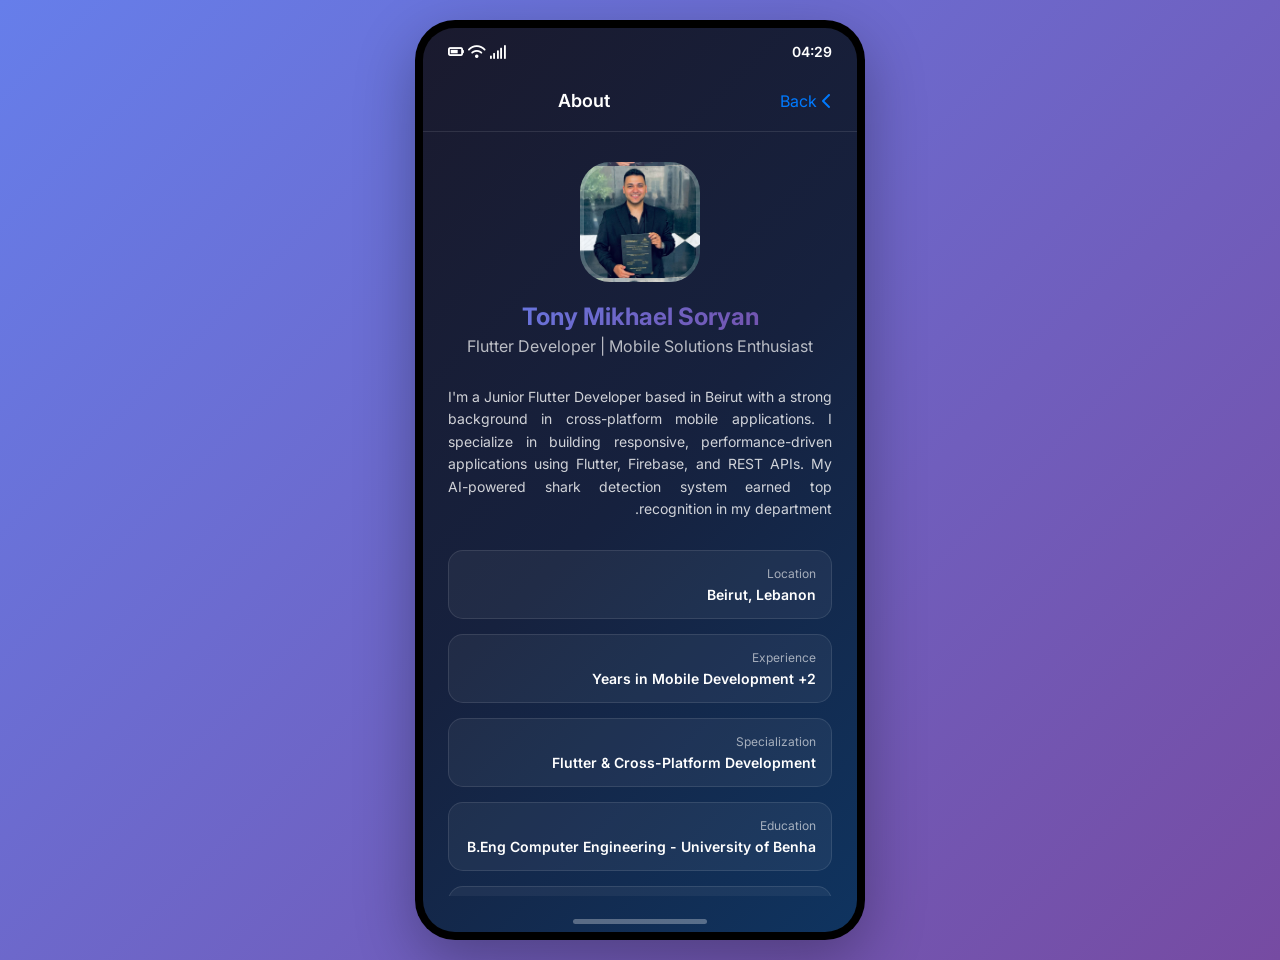
==== about.html @ 15ed48eb "mobile design" ====
<!DOCTYPE html>
<html lang="ar" dir="rtl">
<head>
  <meta charset="UTF-8">
  <meta name="viewport" content="width=device-width, initial-scale=1.0">
  <title>About - Tony Mikhael Soryan</title>
  <link href="https://fonts.googleapis.com/css2?family=Inter:wght@300;400;500;600;700;800&display=swap" rel="stylesheet">
  <link rel="stylesheet" href="https://cdnjs.cloudflare.com/ajax/libs/font-awesome/6.0.0/css/all.min.css">
  <style>
    * {
      margin: 0;
      padding: 0;
      box-sizing: border-box;
    }

    body {
      font-family: 'Inter', sans-serif;
      background: linear-gradient(135deg, #667eea 0%, #764ba2 100%);
      min-height: 100vh;
      display: flex;
      align-items: center;
      justify-content: center;
      padding: 20px;
    }

    .iphone-container {
      position: relative;
      width: 375px;
      height: 812px;
      background: #000;
      border-radius: 40px;
      padding: 8px;
      box-shadow: 0 20px 60px rgba(0, 0, 0, 0.3);
    }

    .iphone-screen {
      width: 100%;
      height: 100%;
      background: linear-gradient(135deg, #1a1a2e 0%, #16213e 50%, #0f3460 100%);
      border-radius: 32px;
      position: relative;
      overflow: hidden;
    }

    .status-bar {
      display: flex;
      justify-content: space-between;
      align-items: center;
      padding: 15px 25px 10px;
      color: white;
      font-size: 14px;
      font-weight: 600;
    }

    .header {
      display: flex;
      align-items: center;
      padding: 20px 25px;
      border-bottom: 1px solid rgba(255, 255, 255, 0.1);
    }

    .back-btn {
      color: #007AFF;
      font-size: 16px;
      text-decoration: none;
      display: flex;
      align-items: center;
      gap: 5px;
    }

    .page-title {
      color: white;
      font-size: 18px;
      font-weight: 600;
      flex: 1;
      text-align: center;
      margin-right: 60px;
    }

    .content {
      padding: 30px 25px;
      height: calc(100% - 140px);
      overflow-y: auto;
      color: white;
    }

    .profile-header {
      text-align: center;
      margin-bottom: 30px;
    }

    .profile-image {
      width: 120px;
      height: 120px;
      border-radius: 30px;
      background: url('assets/tony.jpg') center/cover;
      margin: 0 auto 20px;
      border: 4px solid rgba(255, 255, 255, 0.2);
    }

    .name {
      font-size: 24px;
      font-weight: 700;
      margin-bottom: 5px;
      background: linear-gradient(135deg, #667eea 0%, #764ba2 100%);
      -webkit-background-clip: text;
      -webkit-text-fill-color: transparent;
      background-clip: text;
    }

    .title {
      font-size: 16px;
      color: rgba(255, 255, 255, 0.7);
      margin-bottom: 20px;
    }

    .description {
      font-size: 14px;
      line-height: 1.6;
      color: rgba(255, 255, 255, 0.8);
      margin-bottom: 30px;
      text-align: justify;
    }

    .info-grid {
      display: grid;
      gap: 15px;
    }

    .info-item {
      background: rgba(255, 255, 255, 0.05);
      border-radius: 15px;
      padding: 15px;
      border: 1px solid rgba(255, 255, 255, 0.1);
    }

    .info-label {
      font-size: 12px;
      color: rgba(255, 255, 255, 0.6);
      margin-bottom: 5px;
    }

    .info-value {
      font-size: 14px;
      font-weight: 600;
      color: white;
    }

    .home-indicator {
      position: absolute;
      bottom: 8px;
      left: 50%;
      transform: translateX(-50%);
      width: 134px;
      height: 5px;
      background: rgba(255, 255, 255, 0.3);
      border-radius: 3px;
    }

    .social-links {
      display: flex;
      justify-content: center;
      gap: 20px;
      margin-top: 20px;
    }

    .social-link {
      width: 40px;
      height: 40px;
      border-radius: 10px;
      display: flex;
      align-items: center;
      justify-content: center;
      color: white;
      font-size: 18px;
      text-decoration: none;
      transition: transform 0.3s ease;
    }

    .social-link:hover {
      transform: scale(1.1);
    }

    .linkedin { background: linear-gradient(135deg, #0077B5 0%, #005885 100%); }
    .github { background: linear-gradient(135deg, #333 0%, #000 100%); }
    .email { background: linear-gradient(135deg, #EA4335 0%, #D33B2C 100%); }

    /* Responsive Design */
    @media (min-width: 768px) {
      .iphone-container {
        width: 400px;
        height: 860px;
      }
    }

    @media (min-width: 1024px) {
      .iphone-container {
        width: 450px;
        height: 920px;
      }
    }

    /* Custom scrollbar */
    .content::-webkit-scrollbar {
      width: 4px;
    }

    .content::-webkit-scrollbar-track {
      background: rgba(255, 255, 255, 0.1);
      border-radius: 2px;
    }

    .content::-webkit-scrollbar-thumb {
      background: rgba(255, 255, 255, 0.3);
      border-radius: 2px;
    }
  </style>
</head>
<body>
  <div class="iphone-container">
    <div class="iphone-screen">
      <!-- Status Bar -->
      <div class="status-bar">
        <div class="time">9:41</div>
        <div class="battery-wifi">
          <i class="fas fa-signal"></i>
          <i class="fas fa-wifi"></i>
          <i class="fas fa-battery-three-quarters"></i>
        </div>
      </div>

      <!-- Header -->
      <div class="header">
        <a href="home.html" class="back-btn">
          <i class="fas fa-chevron-left"></i>
          Back
        </a>
        <div class="page-title">About</div>
      </div>

      <!-- Content -->
      <div class="content">
        <div class="profile-header">
          <div class="profile-image"></div>
          <div class="name">Tony Mikhael Soryan</div>
          <div class="title">Flutter Developer | Mobile Solutions Enthusiast</div>
        </div>

        <div class="description">
          I'm a Junior Flutter Developer based in Beirut with a strong background in cross-platform mobile applications. I specialize in building responsive, performance-driven applications using Flutter, Firebase, and REST APIs. My AI-powered shark detection system earned top recognition in my department.
        </div>

        <div class="info-grid">
          <div class="info-item">
            <div class="info-label">Location</div>
            <div class="info-value">Beirut, Lebanon</div>
          </div>

          <div class="info-item">
            <div class="info-label">Experience</div>
            <div class="info-value">2+ Years in Mobile Development</div>
          </div>

          <div class="info-item">
            <div class="info-label">Specialization</div>
            <div class="info-value">Flutter & Cross-Platform Development</div>
          </div>

          <div class="info-item">
            <div class="info-label">Education</div>
            <div class="info-value">B.Eng Computer Engineering - University of Benha</div>
          </div>

          <div class="info-item">
            <div class="info-label">Languages</div>
            <div class="info-value">Arabic (Native), English (Fluent)</div>
          </div>
        </div>

        <div class="social-links">
          <a href="https://linkedin.com/in/tony-mikhael-soryan" target="_blank" class="social-link linkedin">
            <i class="fab fa-linkedin-in"></i>
          </a>
          <a href="https://github.com/tonyMikhael100" target="_blank" class="social-link github">
            <i class="fab fa-github"></i>
          </a>
          <a href="mailto:tonymikhael100@gmail.com" class="social-link email">
            <i class="fas fa-envelope"></i>
          </a>
        </div>
      </div>

      <!-- Home Indicator -->
      <div class="home-indicator"></div>
    </div>
  </div>

  <script>
    // Update time in status bar
    function updateTime() {
      const now = new Date();
      const timeString = now.toLocaleTimeString('en-US', { 
        hour: 'numeric', 
        minute: '2-digit',
        hour12: false 
      });
      document.querySelector('.time').textContent = timeString;
    }

    updateTime();
    setInterval(updateTime, 1000);
  </script>
</body>
</html>
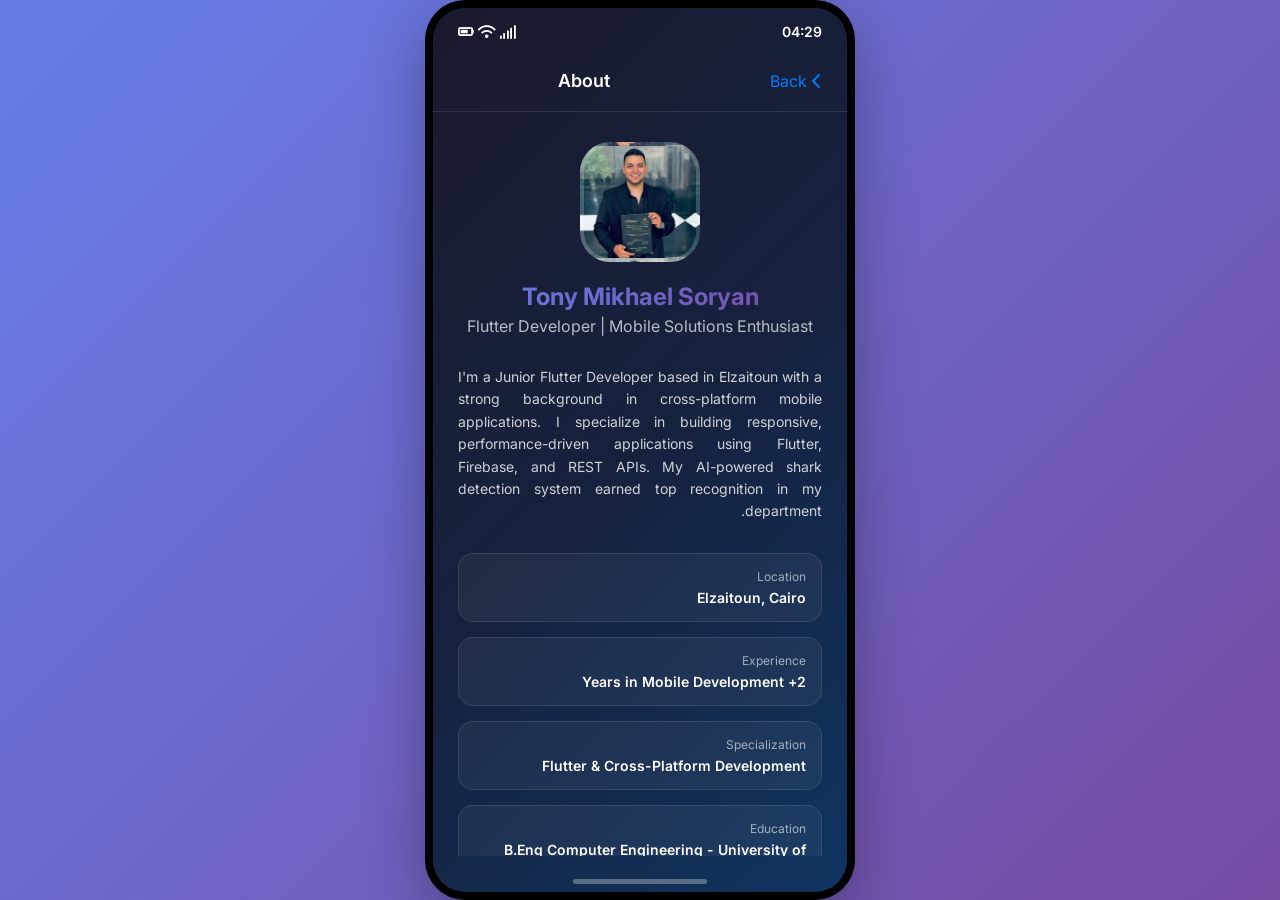
==== commit 447f88c5: "enhance mobile design" ====
--- a/about.html
+++ b/about.html
@@ -16,28 +16,32 @@
     body {
       font-family: 'Inter', sans-serif;
       background: linear-gradient(135deg, #667eea 0%, #764ba2 100%);
-      min-height: 100vh;
+      height: 100vh;
       display: flex;
       align-items: center;
       justify-content: center;
-      padding: 20px;
+      padding: 0;
+      margin: 0;
+      overflow: hidden;
     }
 
     .iphone-container {
       position: relative;
-      width: 375px;
-      height: 812px;
+      width: 100vw;
+      height: 100vh;
+      max-width: 430px;
+      max-height: 932px;
       background: #000;
-      border-radius: 40px;
-      padding: 8px;
-      box-shadow: 0 20px 60px rgba(0, 0, 0, 0.3);
+      border-radius: 0;
+      padding: 0;
+      box-shadow: none;
     }
 
     .iphone-screen {
       width: 100%;
       height: 100%;
       background: linear-gradient(135deg, #1a1a2e 0%, #16213e 50%, #0f3460 100%);
-      border-radius: 32px;
+      border-radius: 0;
       position: relative;
       overflow: hidden;
     }
@@ -186,17 +190,19 @@
     .email { background: linear-gradient(135deg, #EA4335 0%, #D33B2C 100%); }
 
     /* Responsive Design */
-    @media (min-width: 768px) {
+    @media (min-width: 430px) {
       .iphone-container {
-        width: 400px;
-        height: 860px;
-      }
-    }
-
-    @media (min-width: 1024px) {
-      .iphone-container {
-        width: 450px;
-        height: 920px;
+        border-radius: 40px;
+        padding: 8px;
+        box-shadow: 0 20px 60px rgba(0, 0, 0, 0.3);
+      }
+
+      .iphone-screen {
+        border-radius: 32px;
+      }
+
+      body {
+        padding: 20px;
       }
     }
 
@@ -213,6 +219,31 @@
     .content::-webkit-scrollbar-thumb {
       background: rgba(255, 255, 255, 0.3);
       border-radius: 2px;
+    }
+
+    /* Page entrance animation */
+    .iphone-container {
+      animation: slideInFromRight 0.6s ease-out;
+    }
+
+    @keyframes slideInFromRight {
+      0% {
+        transform: translateX(100%);
+        opacity: 0;
+      }
+      100% {
+        transform: translateX(0);
+        opacity: 1;
+      }
+    }
+
+    /* Back button transition */
+    .back-btn {
+      transition: all 0.3s ease;
+    }
+
+    .back-btn:hover {
+      transform: translateX(-5px);
     }
   </style>
 </head>
@@ -247,13 +278,13 @@
         </div>
 
         <div class="description">
-          I'm a Junior Flutter Developer based in Beirut with a strong background in cross-platform mobile applications. I specialize in building responsive, performance-driven applications using Flutter, Firebase, and REST APIs. My AI-powered shark detection system earned top recognition in my department.
+          I'm a Junior Flutter Developer based in Elzaitoun with a strong background in cross-platform mobile applications. I specialize in building responsive, performance-driven applications using Flutter, Firebase, and REST APIs. My AI-powered shark detection system earned top recognition in my department.
         </div>
 
         <div class="info-grid">
           <div class="info-item">
             <div class="info-label">Location</div>
-            <div class="info-value">Beirut, Lebanon</div>
+            <div class="info-value">Elzaitoun, Cairo</div>
           </div>
 
           <div class="info-item">
@@ -296,19 +327,48 @@
   </div>
 
   <script>
+    // Handle back button with transition
+    document.querySelector('.back-btn').addEventListener('click', function(e) {
+      e.preventDefault();
+
+      // Add exit animation
+      const container = document.querySelector('.iphone-container');
+      container.style.animation = 'slideOutToRight 0.5s ease-in forwards';
+
+      setTimeout(() => {
+        window.location.href = 'home.html';
+      }, 500);
+    });
+
     // Update time in status bar
     function updateTime() {
       const now = new Date();
-      const timeString = now.toLocaleTimeString('en-US', { 
-        hour: 'numeric', 
+      const timeString = now.toLocaleTimeString('en-US', {
+        hour: 'numeric',
         minute: '2-digit',
-        hour12: false 
+        hour12: false
       });
       document.querySelector('.time').textContent = timeString;
     }
 
     updateTime();
     setInterval(updateTime, 1000);
+
+    // Add exit animation keyframes
+    const style = document.createElement('style');
+    style.textContent = `
+      @keyframes slideOutToRight {
+        0% {
+          transform: translateX(0);
+          opacity: 1;
+        }
+        100% {
+          transform: translateX(100%);
+          opacity: 0;
+        }
+      }
+    `;
+    document.head.appendChild(style);
   </script>
 </body>
 </html>
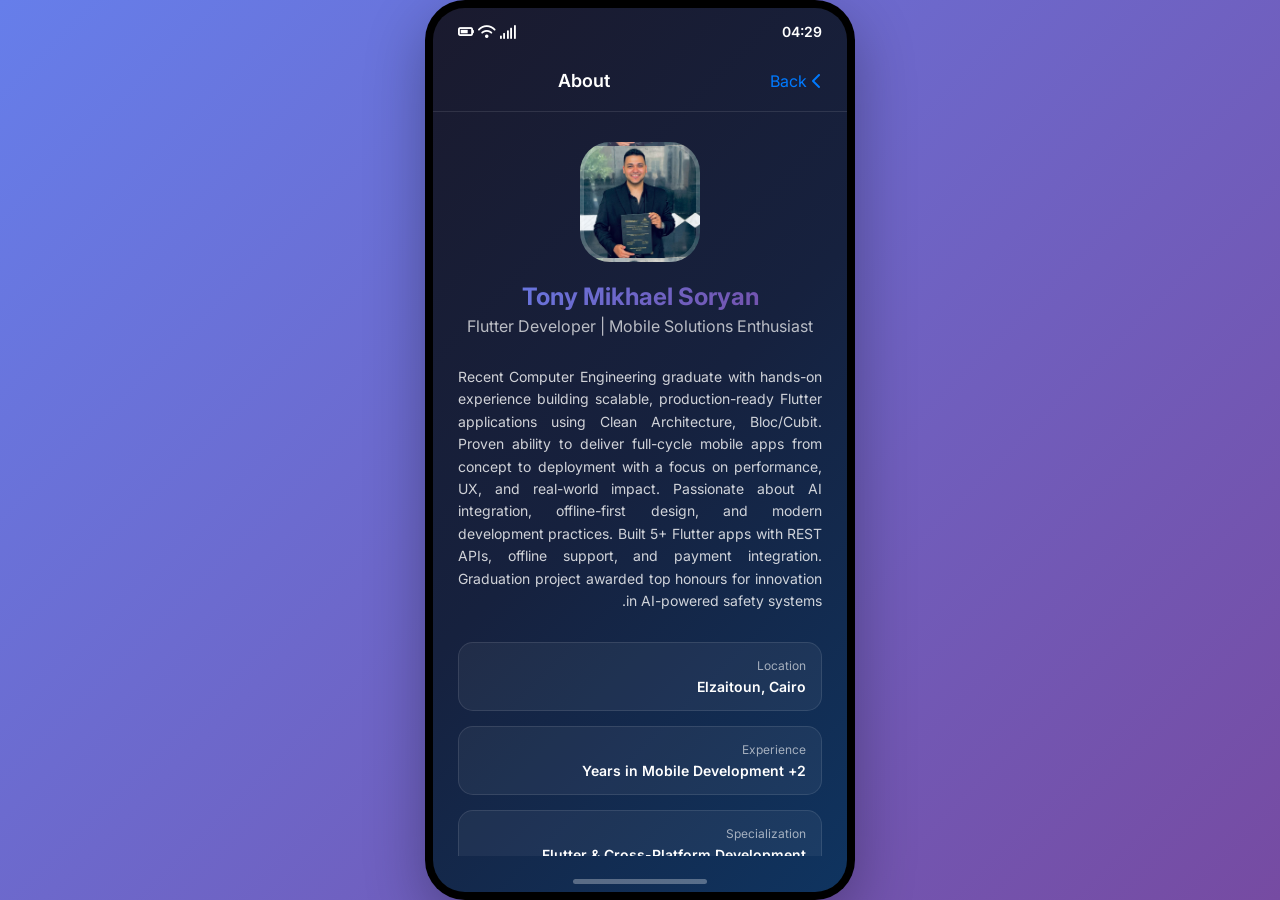
==== commit adb7d304: "feat(profile): update about section and project links - Revise about section to highlight recent Com" ====
--- a/about.html
+++ b/about.html
@@ -1,10 +1,12 @@
 <!DOCTYPE html>
 <html lang="ar" dir="rtl">
+
 <head>
   <meta charset="UTF-8">
   <meta name="viewport" content="width=device-width, initial-scale=1.0">
   <title>About - Tony Mikhael Soryan</title>
-  <link href="https://fonts.googleapis.com/css2?family=Inter:wght@300;400;500;600;700;800&display=swap" rel="stylesheet">
+  <link href="https://fonts.googleapis.com/css2?family=Inter:wght@300;400;500;600;700;800&display=swap"
+    rel="stylesheet">
   <link rel="stylesheet" href="https://cdnjs.cloudflare.com/ajax/libs/font-awesome/6.0.0/css/all.min.css">
   <style>
     * {
@@ -185,9 +187,17 @@
       transform: scale(1.1);
     }
 
-    .linkedin { background: linear-gradient(135deg, #0077B5 0%, #005885 100%); }
-    .github { background: linear-gradient(135deg, #333 0%, #000 100%); }
-    .email { background: linear-gradient(135deg, #EA4335 0%, #D33B2C 100%); }
+    .linkedin {
+      background: linear-gradient(135deg, #0077B5 0%, #005885 100%);
+    }
+
+    .github {
+      background: linear-gradient(135deg, #333 0%, #000 100%);
+    }
+
+    .email {
+      background: linear-gradient(135deg, #EA4335 0%, #D33B2C 100%);
+    }
 
     /* Responsive Design */
     @media (min-width: 430px) {
@@ -231,6 +241,7 @@
         transform: translateX(100%);
         opacity: 0;
       }
+
       100% {
         transform: translateX(0);
         opacity: 1;
@@ -247,6 +258,7 @@
     }
   </style>
 </head>
+
 <body>
   <div class="iphone-container">
     <div class="iphone-screen">
@@ -262,7 +274,7 @@
 
       <!-- Header -->
       <div class="header">
-        <a href="home.html" class="back-btn">
+        <a href="index.html" class="back-btn">
           <i class="fas fa-chevron-left"></i>
           Back
         </a>
@@ -278,7 +290,12 @@
         </div>
 
         <div class="description">
-          I'm a Junior Flutter Developer based in Elzaitoun with a strong background in cross-platform mobile applications. I specialize in building responsive, performance-driven applications using Flutter, Firebase, and REST APIs. My AI-powered shark detection system earned top recognition in my department.
+          Recent Computer Engineering graduate with hands-on experience building scalable, production-ready
+          Flutter applications using Clean Architecture, Bloc/Cubit. Proven ability to deliver full-cycle mobile apps
+          from concept to deployment with a focus on performance, UX, and real-world impact. Passionate about AI
+          integration, offline-first design, and modern development practices.
+          Built 5+ Flutter apps with REST APIs, offline support, and payment integration. Graduation project
+          awarded top honours for innovation in AI-powered safety systems.
         </div>
 
         <div class="info-grid">
@@ -309,7 +326,7 @@
         </div>
 
         <div class="social-links">
-          <a href="https://linkedin.com/in/tony-mikhael-soryan" target="_blank" class="social-link linkedin">
+          <a href="https://www.linkedin.com/in/tony-mikhael-049197233/" target="_blank" class="social-link linkedin">
             <i class="fab fa-linkedin-in"></i>
           </a>
           <a href="https://github.com/tonyMikhael100" target="_blank" class="social-link github">
@@ -328,7 +345,7 @@
 
   <script>
     // Handle back button with transition
-    document.querySelector('.back-btn').addEventListener('click', function(e) {
+    document.querySelector('.back-btn').addEventListener('click', function (e) {
       e.preventDefault();
 
       // Add exit animation
@@ -336,7 +353,7 @@
       container.style.animation = 'slideOutToRight 0.5s ease-in forwards';
 
       setTimeout(() => {
-        window.location.href = 'home.html';
+        window.location.href = 'index.html';
       }, 500);
     });
 
@@ -371,4 +388,5 @@
     document.head.appendChild(style);
   </script>
 </body>
-</html>
+
+</html>
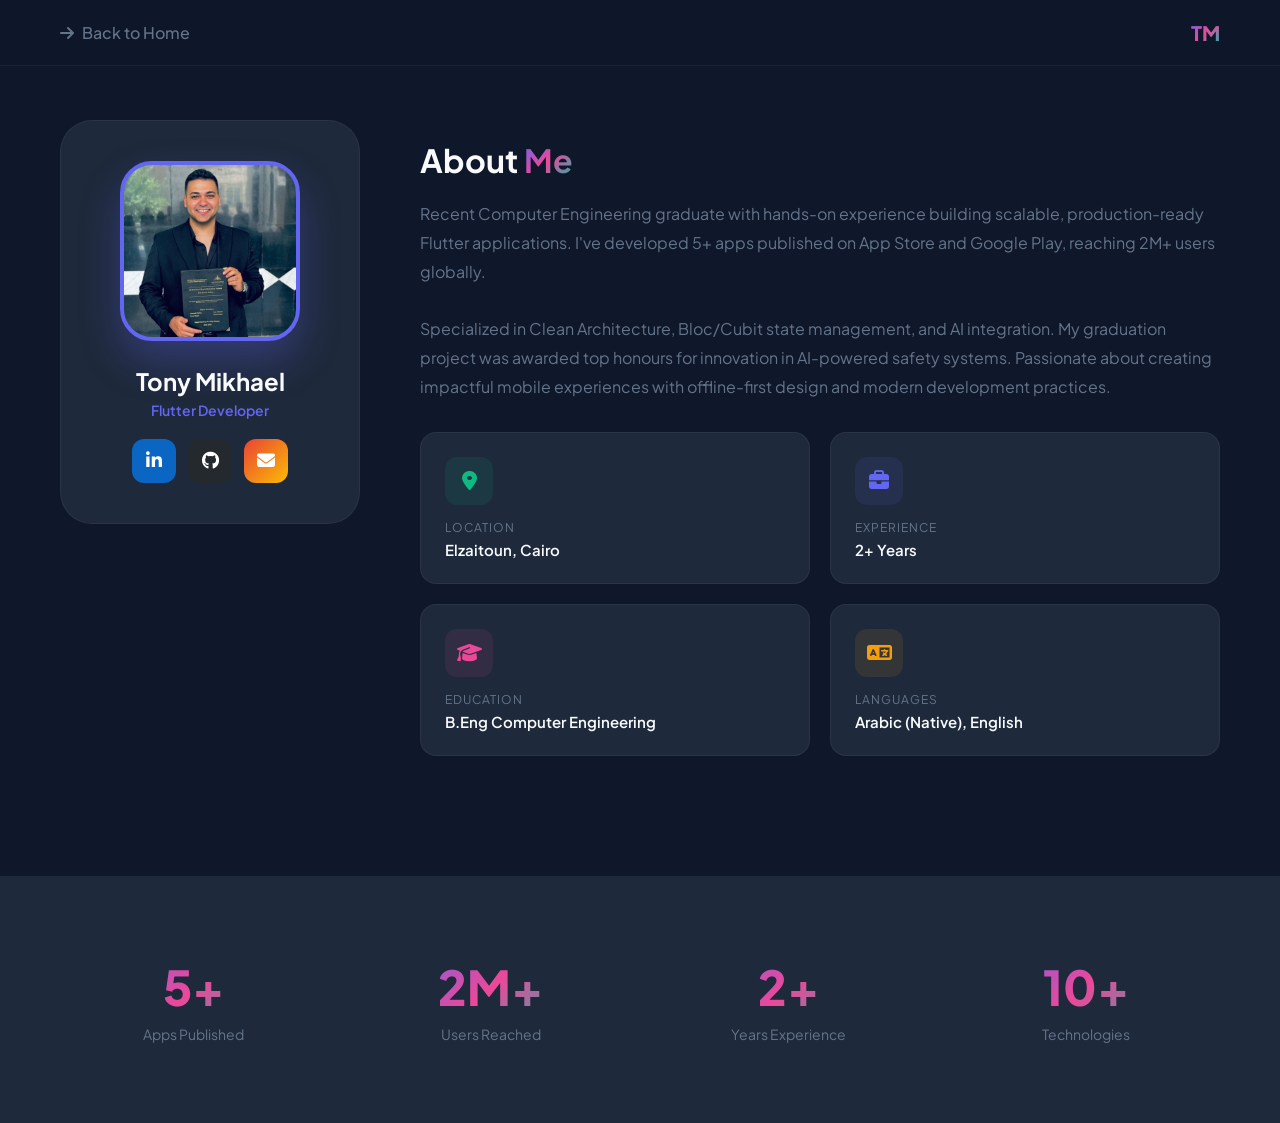
==== commit 9cd6986a: "redesign the portfilio" ====
--- a/about.html
+++ b/about.html
@@ -1,14 +1,25 @@
 <!DOCTYPE html>
-<html lang="ar" dir="rtl">
+<html lang="en">
 
 <head>
   <meta charset="UTF-8">
   <meta name="viewport" content="width=device-width, initial-scale=1.0">
-  <title>About - Tony Mikhael Soryan</title>
-  <link href="https://fonts.googleapis.com/css2?family=Inter:wght@300;400;500;600;700;800&display=swap"
-    rel="stylesheet">
-  <link rel="stylesheet" href="https://cdnjs.cloudflare.com/ajax/libs/font-awesome/6.0.0/css/all.min.css">
+  <title>About | Tony Mikhael - Flutter Developer</title>
+  <link href="https://fonts.googleapis.com/css2?family=Plus+Jakarta+Sans:wght@300;400;500;600;700;800&display=swap" rel="stylesheet">
+  <link rel="stylesheet" href="https://cdnjs.cloudflare.com/ajax/libs/font-awesome/6.5.1/css/all.min.css">
   <style>
+    :root {
+      --primary: #6366F1;
+      --primary-dark: #4F46E5;
+      --secondary: #EC4899;
+      --accent: #14B8A6;
+      --dark: #0F172A;
+      --dark-light: #1E293B;
+      --gray: #64748B;
+      --light: #F8FAFC;
+      --gradient: linear-gradient(135deg, #6366F1 0%, #EC4899 50%, #14B8A6 100%);
+    }
+
     * {
       margin: 0;
       padding: 0;
@@ -16,377 +27,370 @@
     }
 
     body {
-      font-family: 'Inter', sans-serif;
-      background: linear-gradient(135deg, #667eea 0%, #764ba2 100%);
-      height: 100vh;
-      display: flex;
-      align-items: center;
-      justify-content: center;
-      padding: 0;
-      margin: 0;
-      overflow: hidden;
-    }
-
-    .iphone-container {
-      position: relative;
-      width: 100vw;
-      height: 100vh;
-      max-width: 430px;
-      max-height: 932px;
-      background: #000;
-      border-radius: 0;
-      padding: 0;
-      box-shadow: none;
-    }
-
-    .iphone-screen {
-      width: 100%;
-      height: 100%;
-      background: linear-gradient(135deg, #1a1a2e 0%, #16213e 50%, #0f3460 100%);
-      border-radius: 0;
-      position: relative;
-      overflow: hidden;
-    }
-
-    .status-bar {
+      font-family: 'Plus Jakarta Sans', sans-serif;
+      background: var(--dark);
+      color: var(--light);
+      min-height: 100vh;
+    }
+
+    .container {
+      max-width: 1200px;
+      margin: 0 auto;
+      padding: 0 20px;
+    }
+
+    /* Header */
+    header {
+      padding: 20px 0;
+      position: fixed;
+      top: 0;
+      left: 0;
+      right: 0;
+      z-index: 100;
+      background: rgba(15, 23, 42, 0.9);
+      backdrop-filter: blur(20px);
+      border-bottom: 1px solid rgba(255,255,255,0.05);
+    }
+
+    header .container {
       display: flex;
       justify-content: space-between;
       align-items: center;
-      padding: 15px 25px 10px;
-      color: white;
-      font-size: 14px;
-      font-weight: 600;
-    }
-
-    .header {
+    }
+
+    .logo {
+      font-size: 20px;
+      font-weight: 800;
+      background: var(--gradient);
+      -webkit-background-clip: text;
+      -webkit-text-fill-color: transparent;
+      background-clip: text;
+    }
+
+    .back-link {
+      color: var(--gray);
+      text-decoration: none;
       display: flex;
       align-items: center;
-      padding: 20px 25px;
-      border-bottom: 1px solid rgba(255, 255, 255, 0.1);
-    }
-
-    .back-btn {
-      color: #007AFF;
-      font-size: 16px;
-      text-decoration: none;
-      display: flex;
-      align-items: center;
-      gap: 5px;
-    }
-
-    .page-title {
-      color: white;
-      font-size: 18px;
-      font-weight: 600;
-      flex: 1;
+      gap: 8px;
+      font-weight: 500;
+      transition: color 0.3s;
+    }
+
+    .back-link:hover {
+      color: var(--light);
+    }
+
+    /* About Section */
+    .about-hero {
+      padding: 120px 0 60px;
+    }
+
+    .about-content {
+      display: grid;
+      grid-template-columns: 300px 1fr;
+      gap: 60px;
+      align-items: start;
+    }
+
+    .profile-card {
+      background: var(--dark-light);
+      border-radius: 32px;
+      padding: 40px;
       text-align: center;
-      margin-right: 60px;
-    }
-
-    .content {
-      padding: 30px 25px;
-      height: calc(100% - 140px);
-      overflow-y: auto;
-      color: white;
-    }
-
-    .profile-header {
-      text-align: center;
-      margin-bottom: 30px;
+      border: 1px solid rgba(255,255,255,0.05);
     }
 
     .profile-image {
-      width: 120px;
-      height: 120px;
-      border-radius: 30px;
+      width: 180px;
+      height: 180px;
+      border-radius: 32px;
       background: url('assets/tony.jpg') center/cover;
-      margin: 0 auto 20px;
-      border: 4px solid rgba(255, 255, 255, 0.2);
-    }
-
-    .name {
+      margin: 0 auto 25px;
+      border: 4px solid var(--primary);
+      box-shadow: 0 20px 40px rgba(99, 102, 241, 0.3);
+    }
+
+    .profile-name {
       font-size: 24px;
       font-weight: 700;
       margin-bottom: 5px;
-      background: linear-gradient(135deg, #667eea 0%, #764ba2 100%);
+    }
+
+    .profile-title {
+      color: var(--primary);
+      font-size: 14px;
+      font-weight: 600;
+      margin-bottom: 20px;
+    }
+
+    .social-links {
+      display: flex;
+      justify-content: center;
+      gap: 12px;
+    }
+
+    .social-link {
+      width: 44px;
+      height: 44px;
+      border-radius: 12px;
+      display: flex;
+      align-items: center;
+      justify-content: center;
+      font-size: 18px;
+      color: white;
+      text-decoration: none;
+      transition: all 0.3s;
+    }
+
+    .social-link:hover {
+      transform: translateY(-3px);
+    }
+
+    .social-link.linkedin { background: #0A66C2; }
+    .social-link.github { background: #24292e; }
+    .social-link.email { background: linear-gradient(135deg, #EA4335, #FBBC04); }
+
+    .about-info {
+      padding-top: 20px;
+    }
+
+    .section-title {
+      font-size: 32px;
+      font-weight: 700;
+      margin-bottom: 20px;
+    }
+
+    .section-title span {
+      background: var(--gradient);
       -webkit-background-clip: text;
       -webkit-text-fill-color: transparent;
       background-clip: text;
     }
 
-    .title {
+    .about-text {
+      color: var(--gray);
       font-size: 16px;
-      color: rgba(255, 255, 255, 0.7);
-      margin-bottom: 20px;
-    }
-
-    .description {
-      font-size: 14px;
-      line-height: 1.6;
-      color: rgba(255, 255, 255, 0.8);
+      line-height: 1.8;
       margin-bottom: 30px;
-      text-align: justify;
     }
 
     .info-grid {
       display: grid;
-      gap: 15px;
-    }
-
-    .info-item {
-      background: rgba(255, 255, 255, 0.05);
-      border-radius: 15px;
-      padding: 15px;
-      border: 1px solid rgba(255, 255, 255, 0.1);
-    }
+      grid-template-columns: repeat(2, 1fr);
+      gap: 20px;
+    }
+
+    .info-card {
+      background: var(--dark-light);
+      border-radius: 16px;
+      padding: 24px;
+      border: 1px solid rgba(255,255,255,0.05);
+      transition: all 0.3s;
+    }
+
+    .info-card:hover {
+      border-color: var(--primary);
+    }
+
+    .info-icon {
+      width: 48px;
+      height: 48px;
+      border-radius: 12px;
+      display: flex;
+      align-items: center;
+      justify-content: center;
+      font-size: 20px;
+      margin-bottom: 15px;
+    }
+
+    .info-icon.location { background: rgba(16, 185, 129, 0.1); color: #10B981; }
+    .info-icon.experience { background: rgba(99, 102, 241, 0.1); color: var(--primary); }
+    .info-icon.education { background: rgba(236, 72, 153, 0.1); color: var(--secondary); }
+    .info-icon.language { background: rgba(245, 158, 11, 0.1); color: #F59E0B; }
 
     .info-label {
       font-size: 12px;
-      color: rgba(255, 255, 255, 0.6);
+      color: var(--gray);
+      text-transform: uppercase;
+      letter-spacing: 1px;
       margin-bottom: 5px;
     }
 
     .info-value {
+      font-size: 15px;
+      font-weight: 600;
+    }
+
+    /* Stats */
+    .stats-section {
+      padding: 60px 0;
+      background: var(--dark-light);
+      margin-top: 60px;
+    }
+
+    .stats-grid {
+      display: grid;
+      grid-template-columns: repeat(4, 1fr);
+      gap: 30px;
+      text-align: center;
+    }
+
+    .stat-item {
+      padding: 20px;
+    }
+
+    .stat-number {
+      font-size: 48px;
+      font-weight: 800;
+      background: var(--gradient);
+      -webkit-background-clip: text;
+      -webkit-text-fill-color: transparent;
+      background-clip: text;
+      margin-bottom: 8px;
+    }
+
+    .stat-label {
+      color: var(--gray);
       font-size: 14px;
-      font-weight: 600;
-      color: white;
-    }
-
-    .home-indicator {
-      position: absolute;
-      bottom: 8px;
-      left: 50%;
-      transform: translateX(-50%);
-      width: 134px;
-      height: 5px;
-      background: rgba(255, 255, 255, 0.3);
-      border-radius: 3px;
-    }
-
-    .social-links {
-      display: flex;
-      justify-content: center;
-      gap: 20px;
-      margin-top: 20px;
-    }
-
-    .social-link {
-      width: 40px;
-      height: 40px;
-      border-radius: 10px;
-      display: flex;
-      align-items: center;
-      justify-content: center;
-      color: white;
-      font-size: 18px;
-      text-decoration: none;
-      transition: transform 0.3s ease;
-    }
-
-    .social-link:hover {
-      transform: scale(1.1);
-    }
-
-    .linkedin {
-      background: linear-gradient(135deg, #0077B5 0%, #005885 100%);
-    }
-
-    .github {
-      background: linear-gradient(135deg, #333 0%, #000 100%);
-    }
-
-    .email {
-      background: linear-gradient(135deg, #EA4335 0%, #D33B2C 100%);
-    }
-
-    /* Responsive Design */
-    @media (min-width: 430px) {
-      .iphone-container {
-        border-radius: 40px;
-        padding: 8px;
-        box-shadow: 0 20px 60px rgba(0, 0, 0, 0.3);
-      }
-
-      .iphone-screen {
-        border-radius: 32px;
-      }
-
-      body {
-        padding: 20px;
-      }
-    }
-
-    /* Custom scrollbar */
-    .content::-webkit-scrollbar {
-      width: 4px;
-    }
-
-    .content::-webkit-scrollbar-track {
-      background: rgba(255, 255, 255, 0.1);
-      border-radius: 2px;
-    }
-
-    .content::-webkit-scrollbar-thumb {
-      background: rgba(255, 255, 255, 0.3);
-      border-radius: 2px;
-    }
-
-    /* Page entrance animation */
-    .iphone-container {
-      animation: slideInFromRight 0.6s ease-out;
-    }
-
-    @keyframes slideInFromRight {
-      0% {
-        transform: translateX(100%);
-        opacity: 0;
-      }
-
-      100% {
-        transform: translateX(0);
-        opacity: 1;
-      }
-    }
-
-    /* Back button transition */
-    .back-btn {
-      transition: all 0.3s ease;
-    }
-
-    .back-btn:hover {
-      transform: translateX(-5px);
+    }
+
+    /* Responsive */
+    @media (max-width: 900px) {
+      .about-content {
+        grid-template-columns: 1fr;
+      }
+
+      .profile-card {
+        max-width: 350px;
+        margin: 0 auto;
+      }
+
+      .info-grid {
+        grid-template-columns: 1fr 1fr;
+      }
+
+      .stats-grid {
+        grid-template-columns: repeat(2, 1fr);
+      }
+    }
+
+    @media (max-width: 500px) {
+      .info-grid {
+        grid-template-columns: 1fr;
+      }
+
+      .stats-grid {
+        grid-template-columns: 1fr 1fr;
+        gap: 20px;
+      }
+
+      .stat-number {
+        font-size: 36px;
+      }
     }
   </style>
 </head>
 
 <body>
-  <div class="iphone-container">
-    <div class="iphone-screen">
-      <!-- Status Bar -->
-      <div class="status-bar">
-        <div class="time">9:41</div>
-        <div class="battery-wifi">
-          <i class="fas fa-signal"></i>
-          <i class="fas fa-wifi"></i>
-          <i class="fas fa-battery-three-quarters"></i>
+  <header>
+    <div class="container">
+      <a href="index.html" class="back-link">
+        <i class="fas fa-arrow-right"></i>
+        Back to Home
+      </a>
+      <div class="logo">TM</div>
+    </div>
+  </header>
+
+  <section class="about-hero">
+    <div class="container">
+      <div class="about-content">
+        <div class="profile-card">
+          <div class="profile-image"></div>
+          <div class="profile-name">Tony Mikhael</div>
+          <div class="profile-title">Flutter Developer</div>
+          <div class="social-links">
+            <a href="https://www.linkedin.com/in/tony-mikhael-049197233/" target="_blank" class="social-link linkedin">
+              <i class="fab fa-linkedin-in"></i>
+            </a>
+            <a href="https://github.com/tonyMikhael100" target="_blank" class="social-link github">
+              <i class="fab fa-github"></i>
+            </a>
+            <a href="mailto:tonymikhael100@gmail.com" class="social-link email">
+              <i class="fas fa-envelope"></i>
+            </a>
+          </div>
+        </div>
+
+        <div class="about-info">
+          <h1 class="section-title">About <span>Me</span></h1>
+          <p class="about-text">
+            Recent Computer Engineering graduate with hands-on experience building scalable, production-ready Flutter applications. I've developed 5+ apps published on App Store and Google Play, reaching 2M+ users globally.
+            <br><br>
+            Specialized in Clean Architecture, Bloc/Cubit state management, and AI integration. My graduation project was awarded top honours for innovation in AI-powered safety systems. Passionate about creating impactful mobile experiences with offline-first design and modern development practices.
+          </p>
+
+          <div class="info-grid">
+            <div class="info-card">
+              <div class="info-icon location">
+                <i class="fas fa-map-marker-alt"></i>
+              </div>
+              <div class="info-label">Location</div>
+              <div class="info-value">Elzaitoun, Cairo</div>
+            </div>
+
+            <div class="info-card">
+              <div class="info-icon experience">
+                <i class="fas fa-briefcase"></i>
+              </div>
+              <div class="info-label">Experience</div>
+              <div class="info-value">2+ Years</div>
+            </div>
+
+            <div class="info-card">
+              <div class="info-icon education">
+                <i class="fas fa-graduation-cap"></i>
+              </div>
+              <div class="info-label">Education</div>
+              <div class="info-value">B.Eng Computer Engineering</div>
+            </div>
+
+            <div class="info-card">
+              <div class="info-icon language">
+                <i class="fas fa-language"></i>
+              </div>
+              <div class="info-label">Languages</div>
+              <div class="info-value">Arabic (Native), English</div>
+            </div>
+          </div>
         </div>
       </div>
-
-      <!-- Header -->
-      <div class="header">
-        <a href="index.html" class="back-btn">
-          <i class="fas fa-chevron-left"></i>
-          Back
-        </a>
-        <div class="page-title">About</div>
+    </div>
+  </section>
+
+  <section class="stats-section">
+    <div class="container">
+      <div class="stats-grid">
+        <div class="stat-item">
+          <div class="stat-number">5+</div>
+          <div class="stat-label">Apps Published</div>
+        </div>
+        <div class="stat-item">
+          <div class="stat-number">2M+</div>
+          <div class="stat-label">Users Reached</div>
+        </div>
+        <div class="stat-item">
+          <div class="stat-number">2+</div>
+          <div class="stat-label">Years Experience</div>
+        </div>
+        <div class="stat-item">
+          <div class="stat-number">10+</div>
+          <div class="stat-label">Technologies</div>
+        </div>
       </div>
-
-      <!-- Content -->
-      <div class="content">
-        <div class="profile-header">
-          <div class="profile-image"></div>
-          <div class="name">Tony Mikhael Soryan</div>
-          <div class="title">Flutter Developer | Mobile Solutions Enthusiast</div>
-        </div>
-
-        <div class="description">
-          Recent Computer Engineering graduate with hands-on experience building scalable, production-ready
-          Flutter applications using Clean Architecture, Bloc/Cubit. Proven ability to deliver full-cycle mobile apps
-          from concept to deployment with a focus on performance, UX, and real-world impact. Passionate about AI
-          integration, offline-first design, and modern development practices.
-          Built 5+ Flutter apps with REST APIs, offline support, and payment integration. Graduation project
-          awarded top honours for innovation in AI-powered safety systems.
-        </div>
-
-        <div class="info-grid">
-          <div class="info-item">
-            <div class="info-label">Location</div>
-            <div class="info-value">Elzaitoun, Cairo</div>
-          </div>
-
-          <div class="info-item">
-            <div class="info-label">Experience</div>
-            <div class="info-value">2+ Years in Mobile Development</div>
-          </div>
-
-          <div class="info-item">
-            <div class="info-label">Specialization</div>
-            <div class="info-value">Flutter & Cross-Platform Development</div>
-          </div>
-
-          <div class="info-item">
-            <div class="info-label">Education</div>
-            <div class="info-value">B.Eng Computer Engineering - University of Benha</div>
-          </div>
-
-          <div class="info-item">
-            <div class="info-label">Languages</div>
-            <div class="info-value">Arabic (Native), English (Fluent)</div>
-          </div>
-        </div>
-
-        <div class="social-links">
-          <a href="https://www.linkedin.com/in/tony-mikhael-049197233/" target="_blank" class="social-link linkedin">
-            <i class="fab fa-linkedin-in"></i>
-          </a>
-          <a href="https://github.com/tonyMikhael100" target="_blank" class="social-link github">
-            <i class="fab fa-github"></i>
-          </a>
-          <a href="mailto:tonymikhael100@gmail.com" class="social-link email">
-            <i class="fas fa-envelope"></i>
-          </a>
-        </div>
-      </div>
-
-      <!-- Home Indicator -->
-      <div class="home-indicator"></div>
     </div>
-  </div>
-
-  <script>
-    // Handle back button with transition
-    document.querySelector('.back-btn').addEventListener('click', function (e) {
-      e.preventDefault();
-
-      // Add exit animation
-      const container = document.querySelector('.iphone-container');
-      container.style.animation = 'slideOutToRight 0.5s ease-in forwards';
-
-      setTimeout(() => {
-        window.location.href = 'index.html';
-      }, 500);
-    });
-
-    // Update time in status bar
-    function updateTime() {
-      const now = new Date();
-      const timeString = now.toLocaleTimeString('en-US', {
-        hour: 'numeric',
-        minute: '2-digit',
-        hour12: false
-      });
-      document.querySelector('.time').textContent = timeString;
-    }
-
-    updateTime();
-    setInterval(updateTime, 1000);
-
-    // Add exit animation keyframes
-    const style = document.createElement('style');
-    style.textContent = `
-      @keyframes slideOutToRight {
-        0% {
-          transform: translateX(0);
-          opacity: 1;
-        }
-        100% {
-          transform: translateX(100%);
-          opacity: 0;
-        }
-      }
-    `;
-    document.head.appendChild(style);
-  </script>
+  </section>
 </body>
 
 </html>
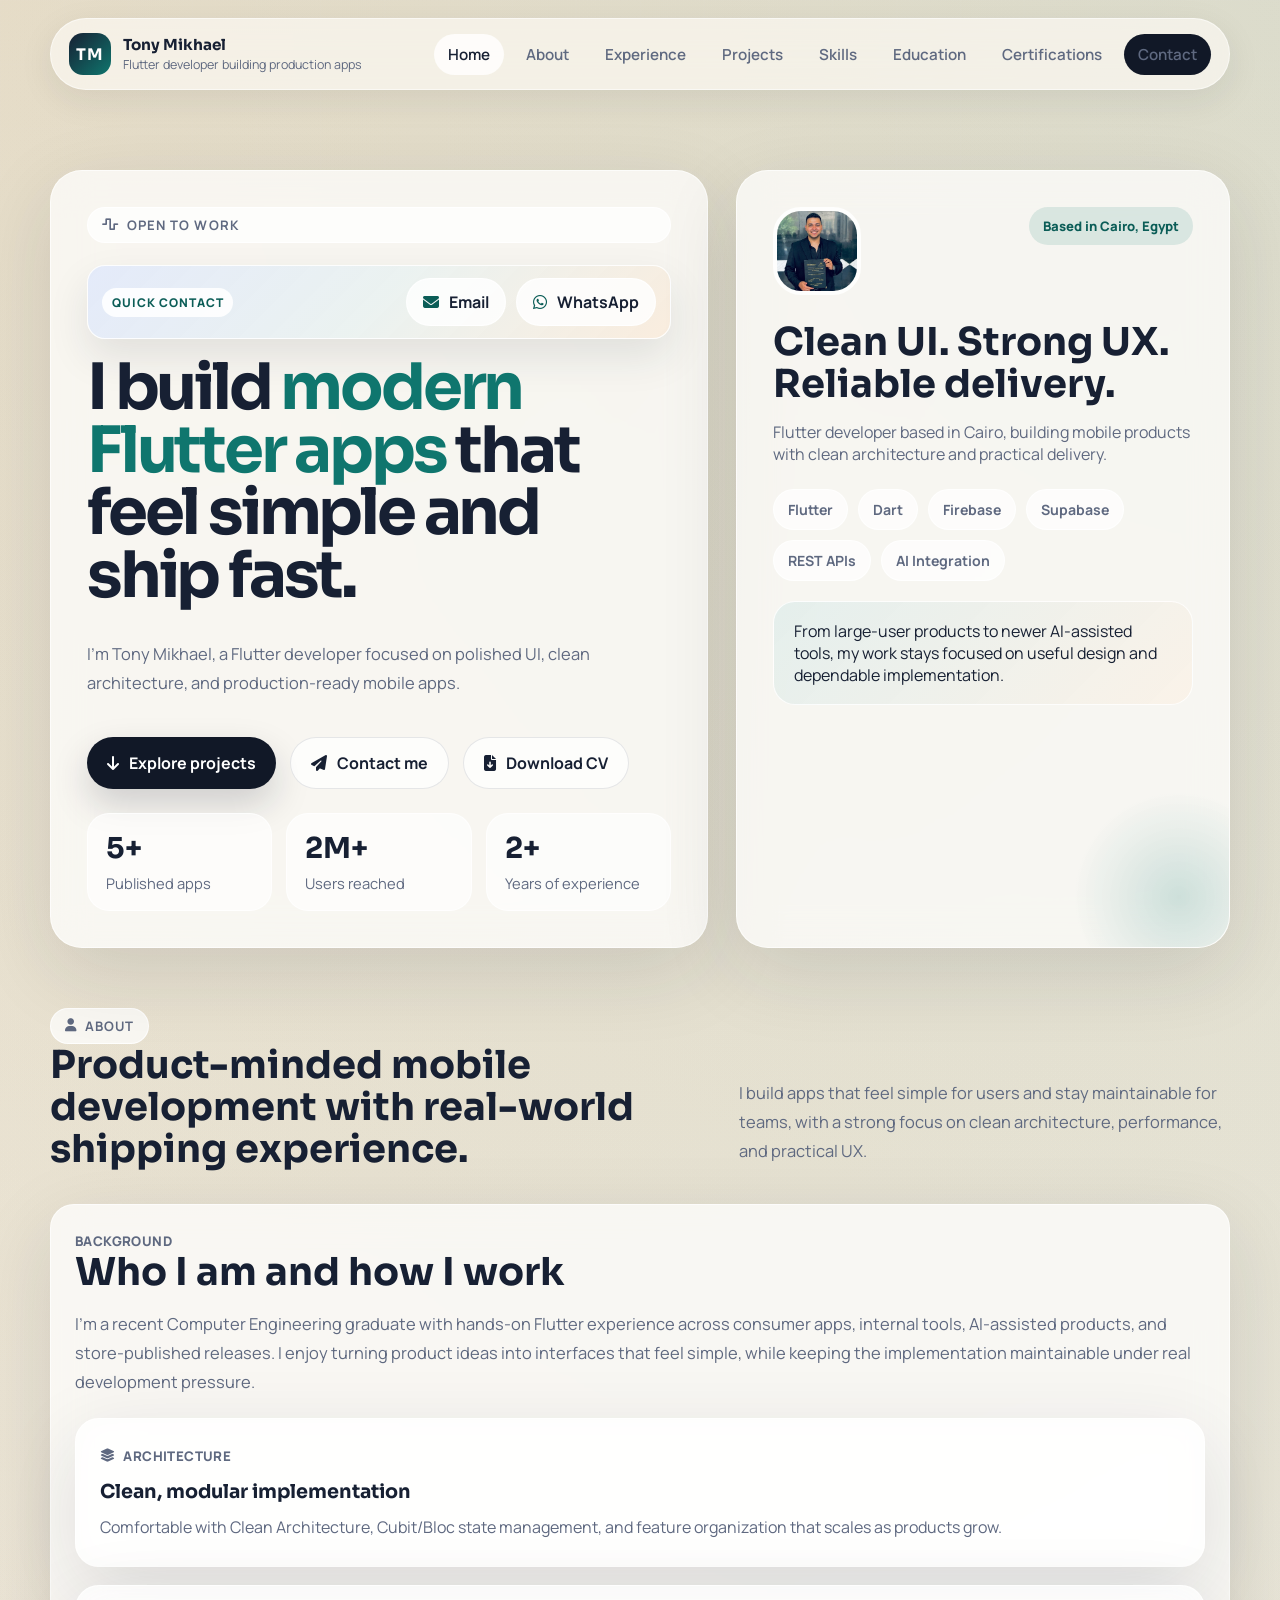
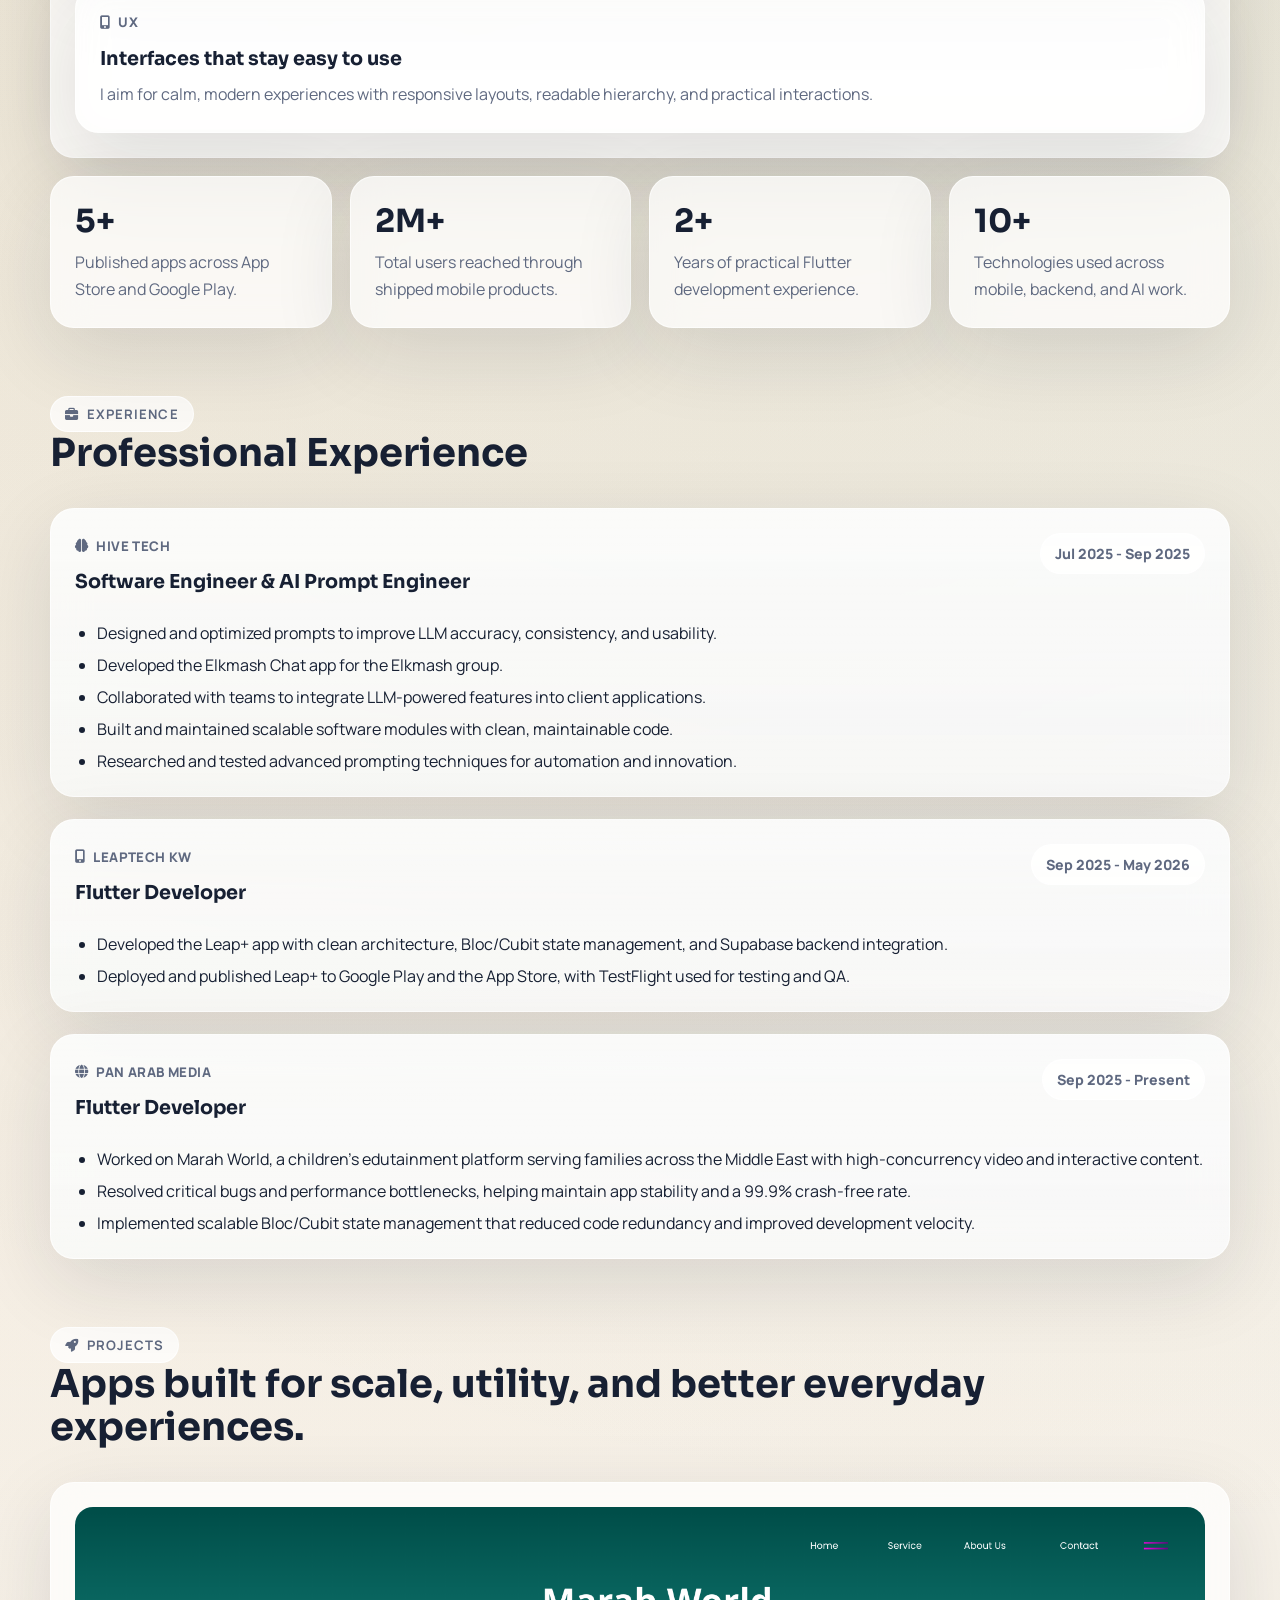
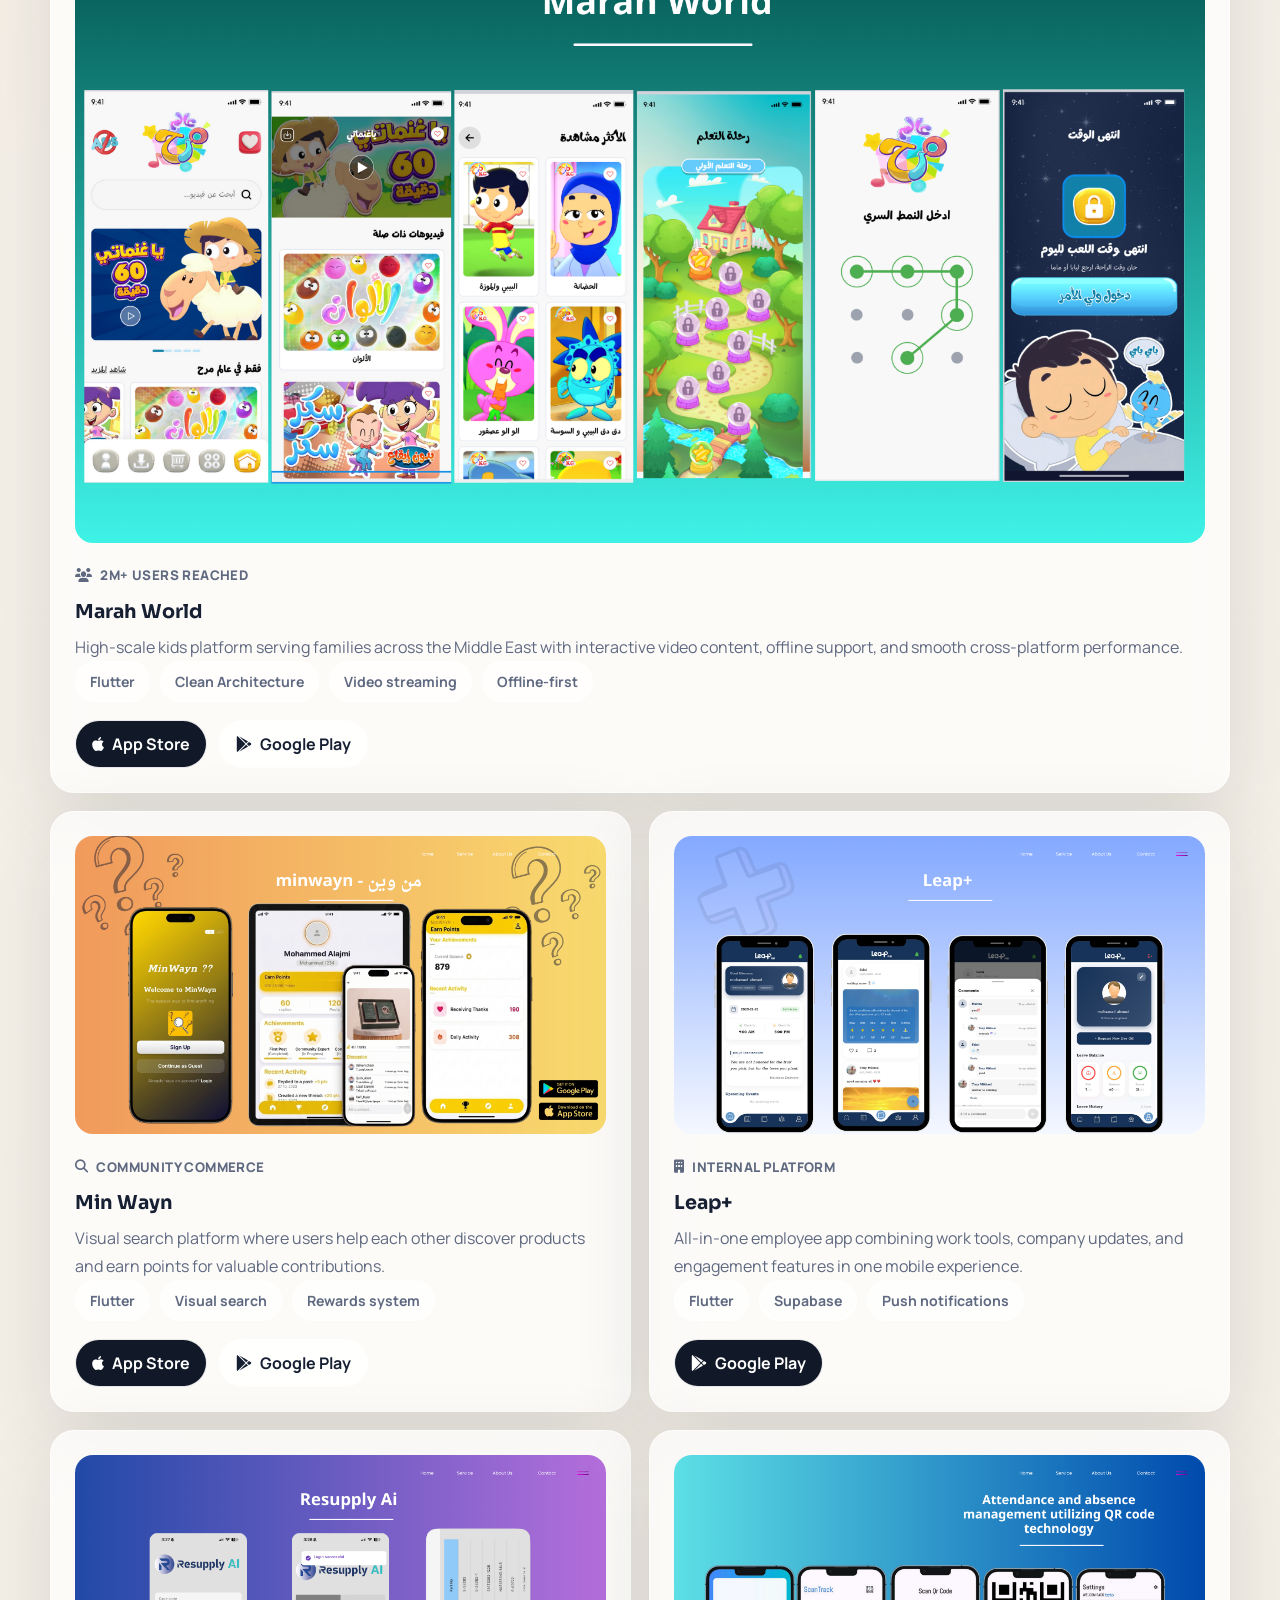
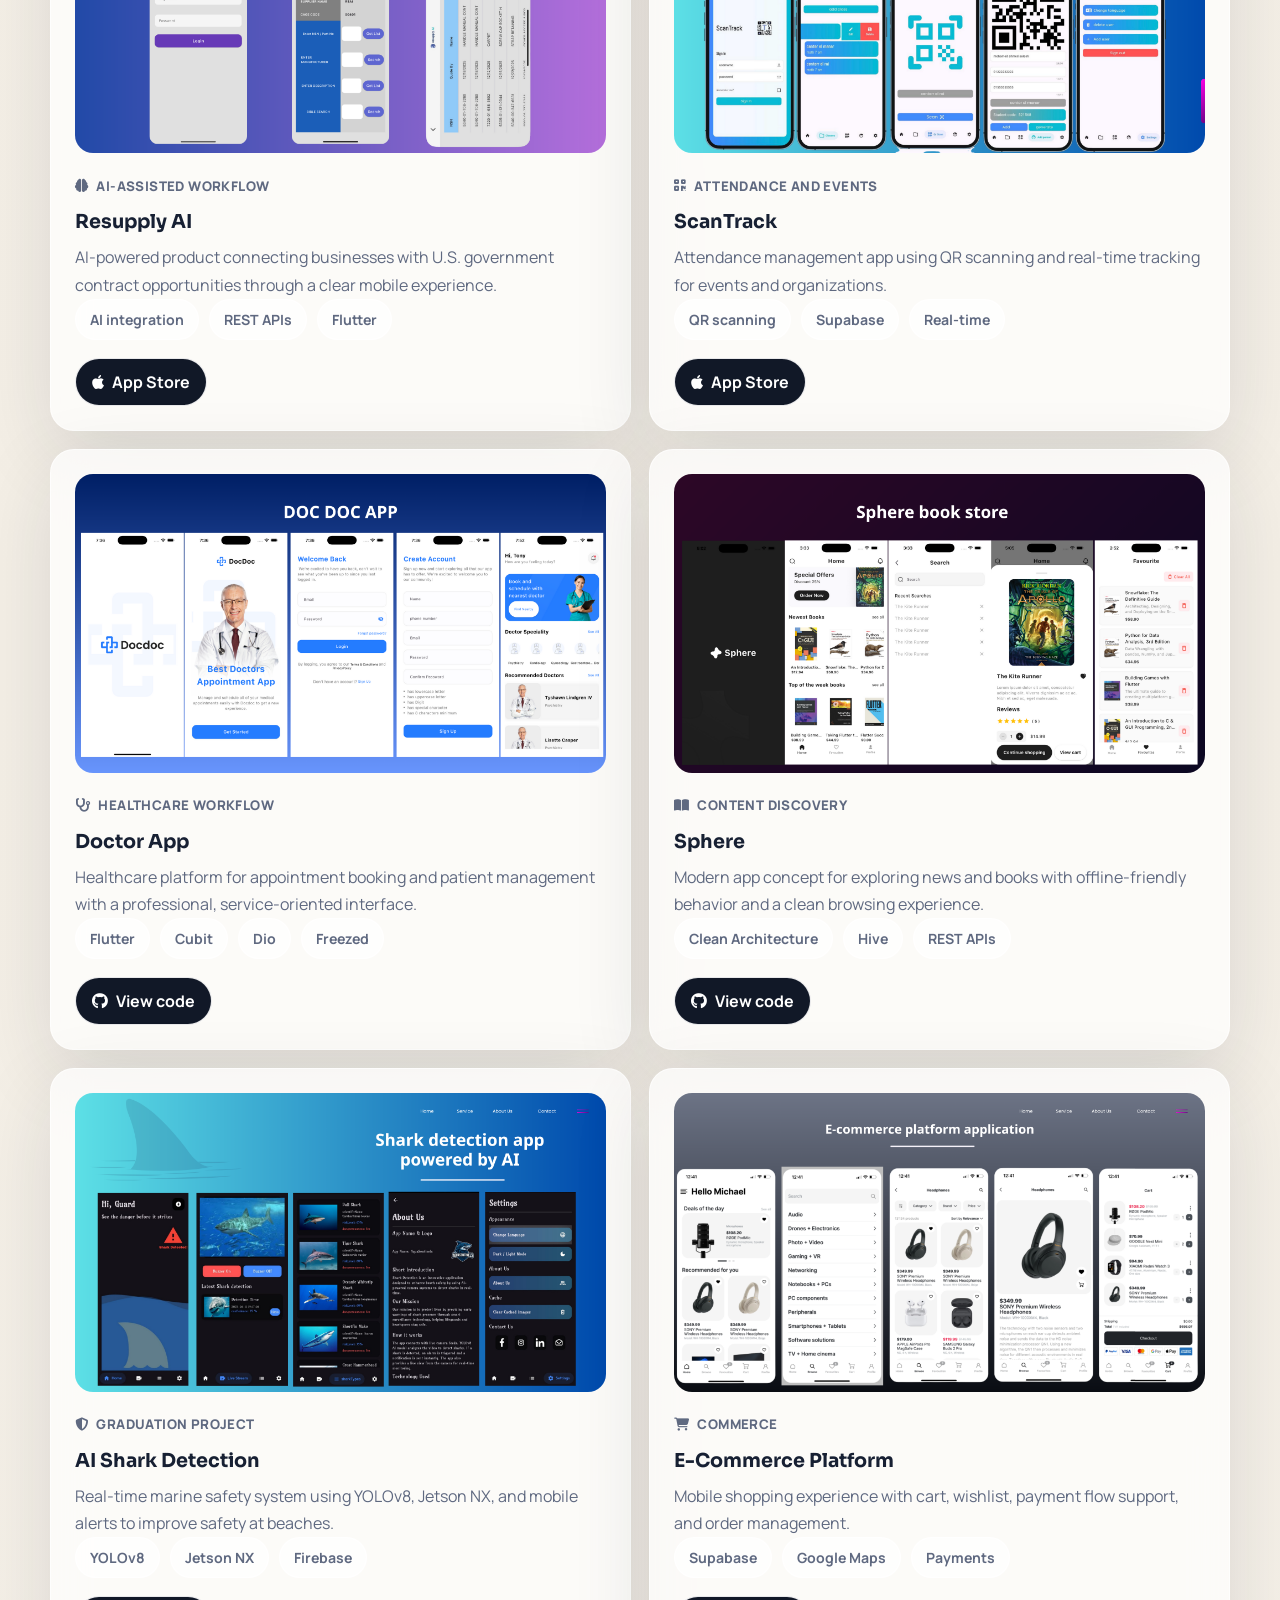
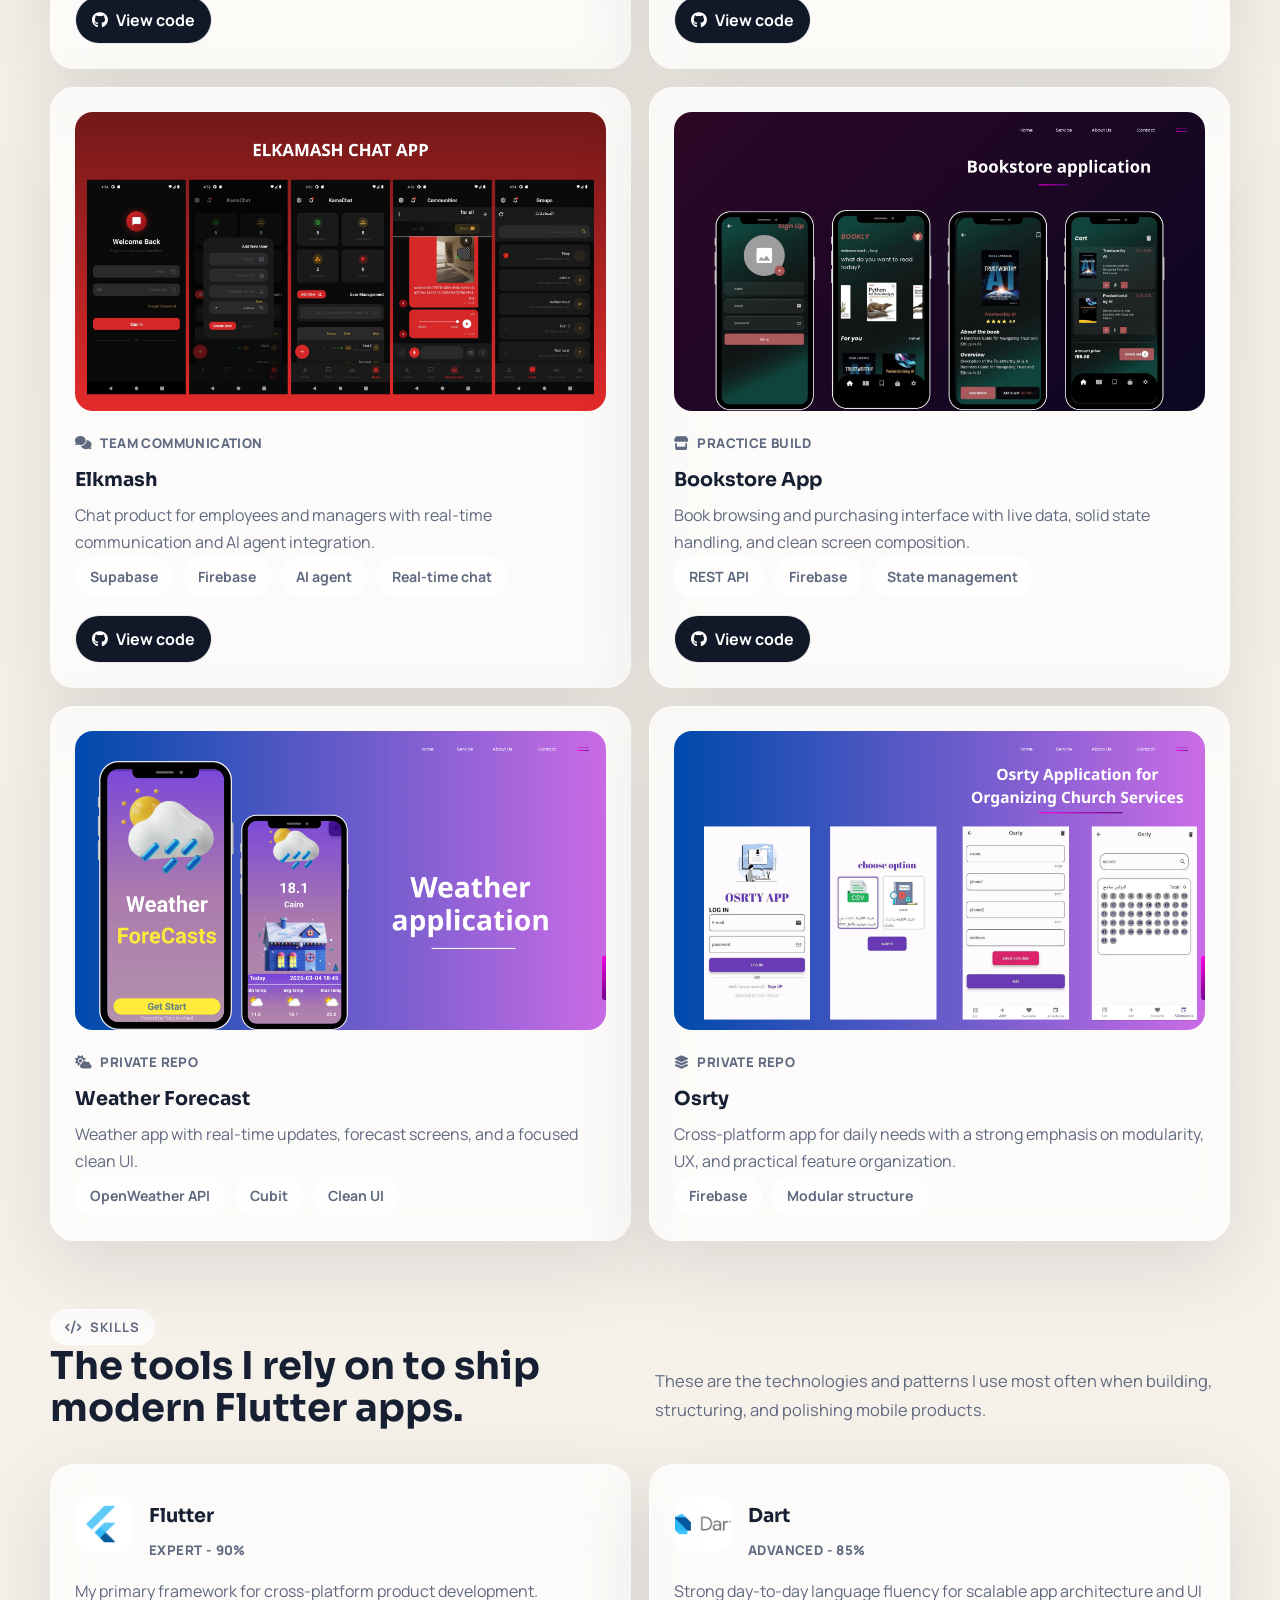
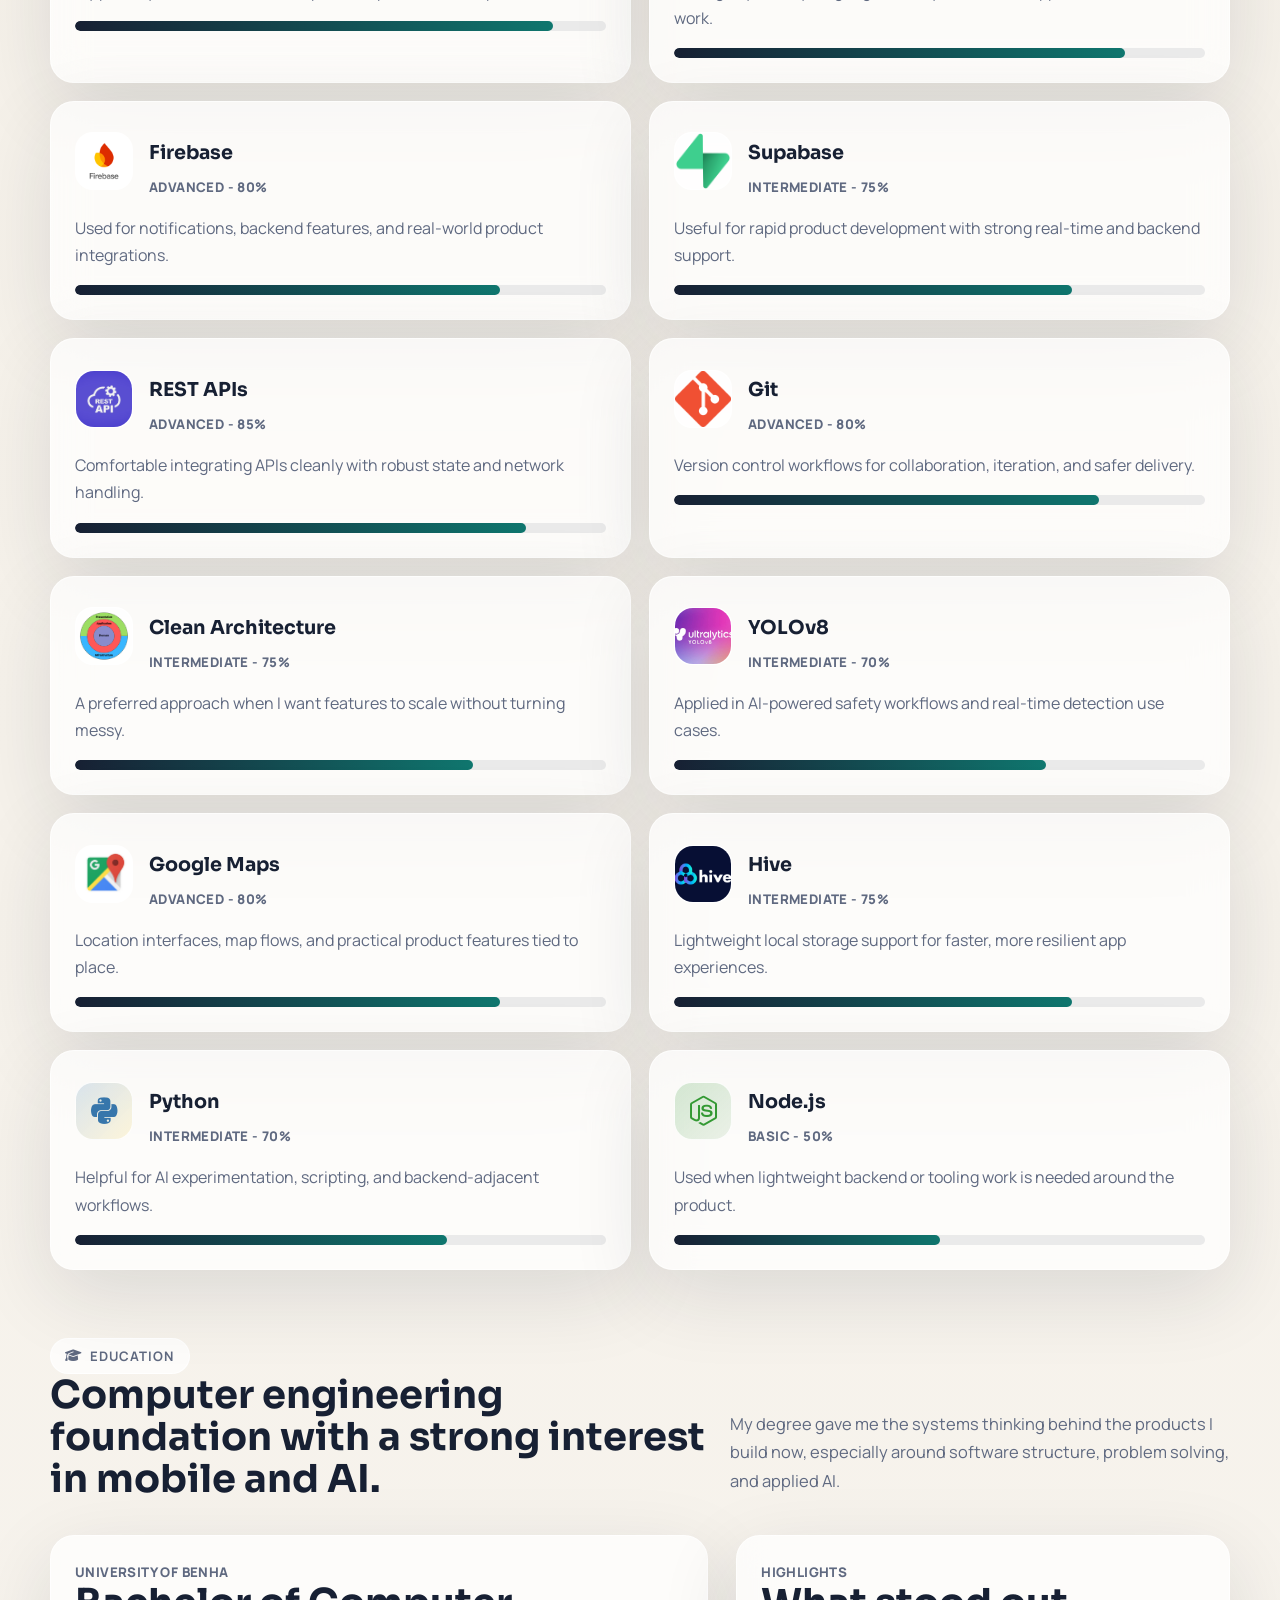
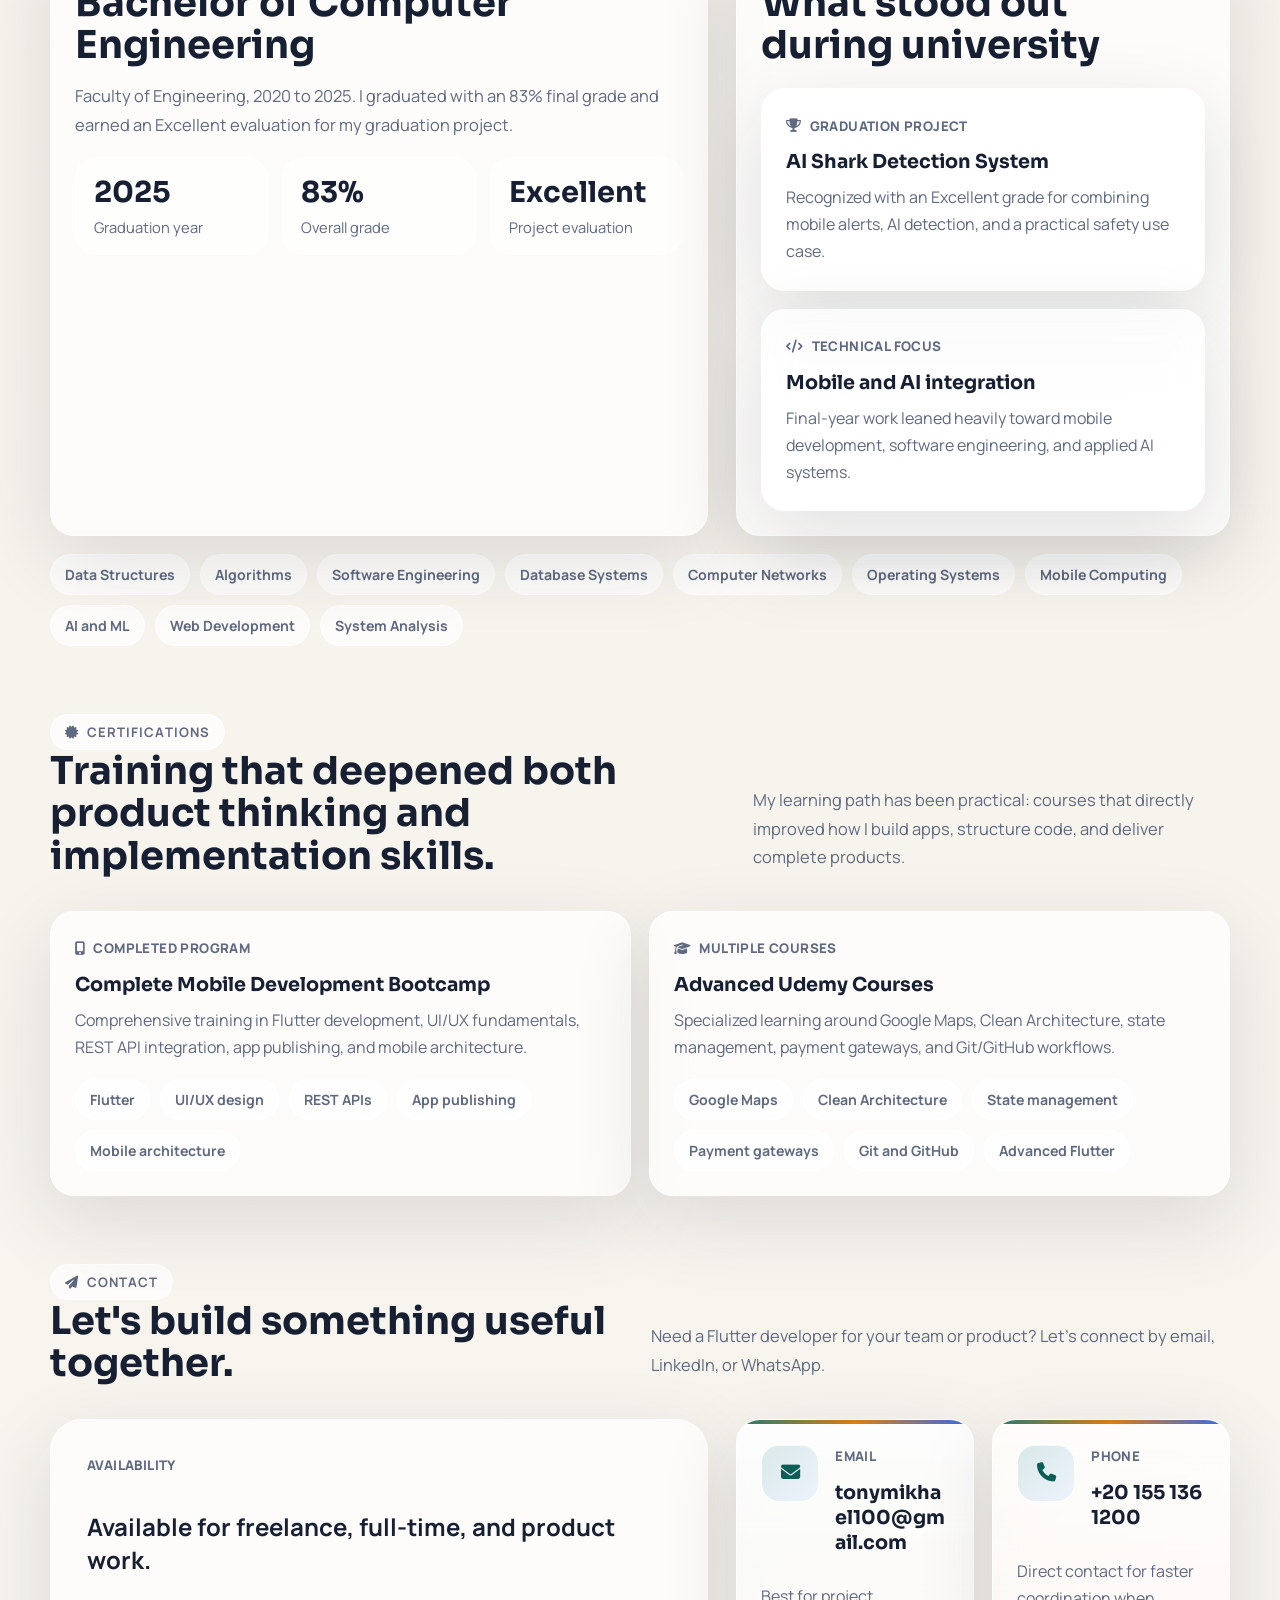
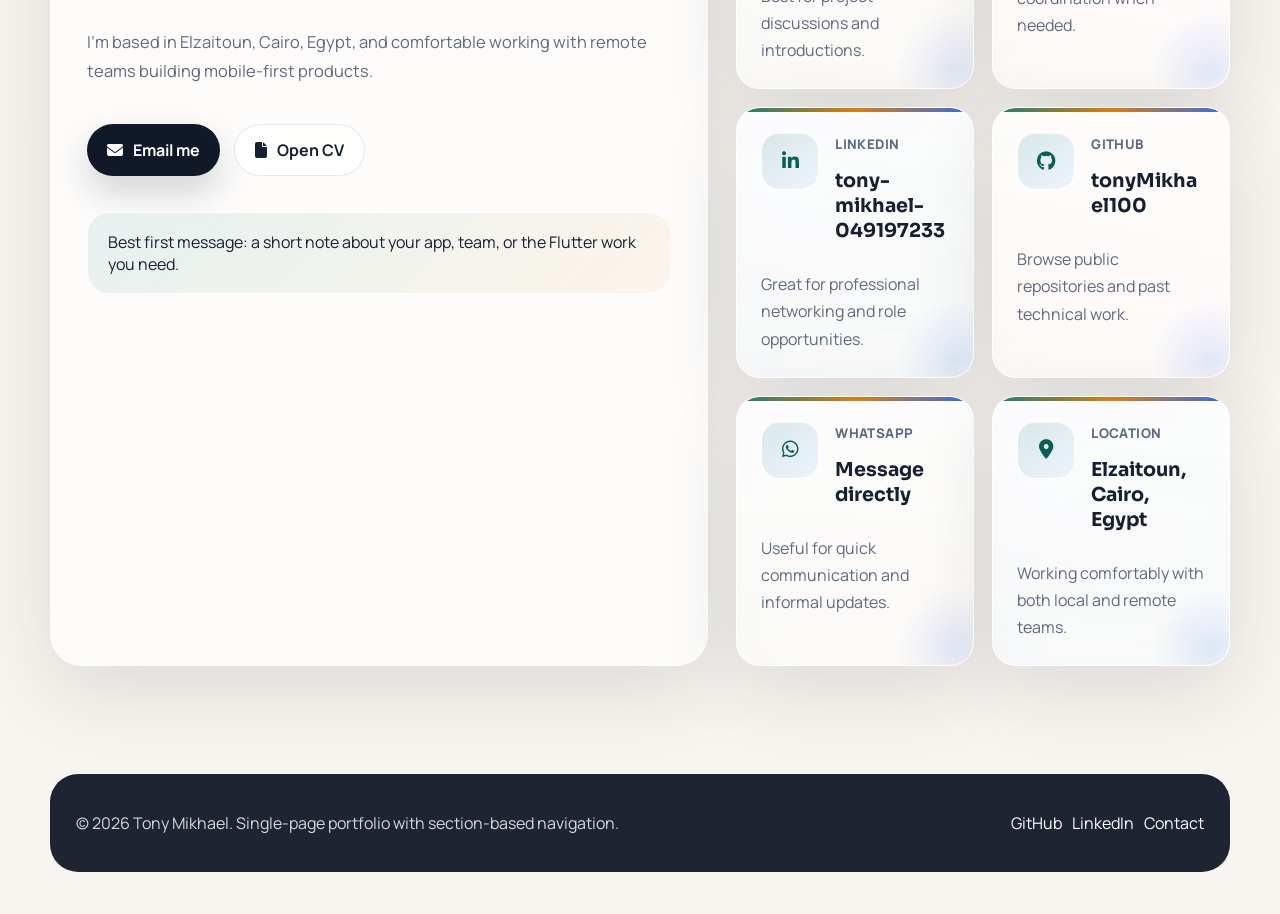
==== commit 755b89dc: "new version of cv 5/6/2026" ====
--- a/about.html
+++ b/about.html
@@ -3,394 +3,14 @@
 
 <head>
   <meta charset="UTF-8">
+  <meta http-equiv="refresh" content="0; url=index.html#about">
   <meta name="viewport" content="width=device-width, initial-scale=1.0">
-  <title>About | Tony Mikhael - Flutter Developer</title>
-  <link href="https://fonts.googleapis.com/css2?family=Plus+Jakarta+Sans:wght@300;400;500;600;700;800&display=swap" rel="stylesheet">
-  <link rel="stylesheet" href="https://cdnjs.cloudflare.com/ajax/libs/font-awesome/6.5.1/css/all.min.css">
-  <style>
-    :root {
-      --primary: #6366F1;
-      --primary-dark: #4F46E5;
-      --secondary: #EC4899;
-      --accent: #14B8A6;
-      --dark: #0F172A;
-      --dark-light: #1E293B;
-      --gray: #64748B;
-      --light: #F8FAFC;
-      --gradient: linear-gradient(135deg, #6366F1 0%, #EC4899 50%, #14B8A6 100%);
-    }
-
-    * {
-      margin: 0;
-      padding: 0;
-      box-sizing: border-box;
-    }
-
-    body {
-      font-family: 'Plus Jakarta Sans', sans-serif;
-      background: var(--dark);
-      color: var(--light);
-      min-height: 100vh;
-    }
-
-    .container {
-      max-width: 1200px;
-      margin: 0 auto;
-      padding: 0 20px;
-    }
-
-    /* Header */
-    header {
-      padding: 20px 0;
-      position: fixed;
-      top: 0;
-      left: 0;
-      right: 0;
-      z-index: 100;
-      background: rgba(15, 23, 42, 0.9);
-      backdrop-filter: blur(20px);
-      border-bottom: 1px solid rgba(255,255,255,0.05);
-    }
-
-    header .container {
-      display: flex;
-      justify-content: space-between;
-      align-items: center;
-    }
-
-    .logo {
-      font-size: 20px;
-      font-weight: 800;
-      background: var(--gradient);
-      -webkit-background-clip: text;
-      -webkit-text-fill-color: transparent;
-      background-clip: text;
-    }
-
-    .back-link {
-      color: var(--gray);
-      text-decoration: none;
-      display: flex;
-      align-items: center;
-      gap: 8px;
-      font-weight: 500;
-      transition: color 0.3s;
-    }
-
-    .back-link:hover {
-      color: var(--light);
-    }
-
-    /* About Section */
-    .about-hero {
-      padding: 120px 0 60px;
-    }
-
-    .about-content {
-      display: grid;
-      grid-template-columns: 300px 1fr;
-      gap: 60px;
-      align-items: start;
-    }
-
-    .profile-card {
-      background: var(--dark-light);
-      border-radius: 32px;
-      padding: 40px;
-      text-align: center;
-      border: 1px solid rgba(255,255,255,0.05);
-    }
-
-    .profile-image {
-      width: 180px;
-      height: 180px;
-      border-radius: 32px;
-      background: url('assets/tony.jpg') center/cover;
-      margin: 0 auto 25px;
-      border: 4px solid var(--primary);
-      box-shadow: 0 20px 40px rgba(99, 102, 241, 0.3);
-    }
-
-    .profile-name {
-      font-size: 24px;
-      font-weight: 700;
-      margin-bottom: 5px;
-    }
-
-    .profile-title {
-      color: var(--primary);
-      font-size: 14px;
-      font-weight: 600;
-      margin-bottom: 20px;
-    }
-
-    .social-links {
-      display: flex;
-      justify-content: center;
-      gap: 12px;
-    }
-
-    .social-link {
-      width: 44px;
-      height: 44px;
-      border-radius: 12px;
-      display: flex;
-      align-items: center;
-      justify-content: center;
-      font-size: 18px;
-      color: white;
-      text-decoration: none;
-      transition: all 0.3s;
-    }
-
-    .social-link:hover {
-      transform: translateY(-3px);
-    }
-
-    .social-link.linkedin { background: #0A66C2; }
-    .social-link.github { background: #24292e; }
-    .social-link.email { background: linear-gradient(135deg, #EA4335, #FBBC04); }
-
-    .about-info {
-      padding-top: 20px;
-    }
-
-    .section-title {
-      font-size: 32px;
-      font-weight: 700;
-      margin-bottom: 20px;
-    }
-
-    .section-title span {
-      background: var(--gradient);
-      -webkit-background-clip: text;
-      -webkit-text-fill-color: transparent;
-      background-clip: text;
-    }
-
-    .about-text {
-      color: var(--gray);
-      font-size: 16px;
-      line-height: 1.8;
-      margin-bottom: 30px;
-    }
-
-    .info-grid {
-      display: grid;
-      grid-template-columns: repeat(2, 1fr);
-      gap: 20px;
-    }
-
-    .info-card {
-      background: var(--dark-light);
-      border-radius: 16px;
-      padding: 24px;
-      border: 1px solid rgba(255,255,255,0.05);
-      transition: all 0.3s;
-    }
-
-    .info-card:hover {
-      border-color: var(--primary);
-    }
-
-    .info-icon {
-      width: 48px;
-      height: 48px;
-      border-radius: 12px;
-      display: flex;
-      align-items: center;
-      justify-content: center;
-      font-size: 20px;
-      margin-bottom: 15px;
-    }
-
-    .info-icon.location { background: rgba(16, 185, 129, 0.1); color: #10B981; }
-    .info-icon.experience { background: rgba(99, 102, 241, 0.1); color: var(--primary); }
-    .info-icon.education { background: rgba(236, 72, 153, 0.1); color: var(--secondary); }
-    .info-icon.language { background: rgba(245, 158, 11, 0.1); color: #F59E0B; }
-
-    .info-label {
-      font-size: 12px;
-      color: var(--gray);
-      text-transform: uppercase;
-      letter-spacing: 1px;
-      margin-bottom: 5px;
-    }
-
-    .info-value {
-      font-size: 15px;
-      font-weight: 600;
-    }
-
-    /* Stats */
-    .stats-section {
-      padding: 60px 0;
-      background: var(--dark-light);
-      margin-top: 60px;
-    }
-
-    .stats-grid {
-      display: grid;
-      grid-template-columns: repeat(4, 1fr);
-      gap: 30px;
-      text-align: center;
-    }
-
-    .stat-item {
-      padding: 20px;
-    }
-
-    .stat-number {
-      font-size: 48px;
-      font-weight: 800;
-      background: var(--gradient);
-      -webkit-background-clip: text;
-      -webkit-text-fill-color: transparent;
-      background-clip: text;
-      margin-bottom: 8px;
-    }
-
-    .stat-label {
-      color: var(--gray);
-      font-size: 14px;
-    }
-
-    /* Responsive */
-    @media (max-width: 900px) {
-      .about-content {
-        grid-template-columns: 1fr;
-      }
-
-      .profile-card {
-        max-width: 350px;
-        margin: 0 auto;
-      }
-
-      .info-grid {
-        grid-template-columns: 1fr 1fr;
-      }
-
-      .stats-grid {
-        grid-template-columns: repeat(2, 1fr);
-      }
-    }
-
-    @media (max-width: 500px) {
-      .info-grid {
-        grid-template-columns: 1fr;
-      }
-
-      .stats-grid {
-        grid-template-columns: 1fr 1fr;
-        gap: 20px;
-      }
-
-      .stat-number {
-        font-size: 36px;
-      }
-    }
-  </style>
+  <title>Redirecting to About</title>
+  <link rel="canonical" href="index.html#about">
 </head>
 
 <body>
-  <header>
-    <div class="container">
-      <a href="index.html" class="back-link">
-        <i class="fas fa-arrow-right"></i>
-        Back to Home
-      </a>
-      <div class="logo">TM</div>
-    </div>
-  </header>
-
-  <section class="about-hero">
-    <div class="container">
-      <div class="about-content">
-        <div class="profile-card">
-          <div class="profile-image"></div>
-          <div class="profile-name">Tony Mikhael</div>
-          <div class="profile-title">Flutter Developer</div>
-          <div class="social-links">
-            <a href="https://www.linkedin.com/in/tony-mikhael-049197233/" target="_blank" class="social-link linkedin">
-              <i class="fab fa-linkedin-in"></i>
-            </a>
-            <a href="https://github.com/tonyMikhael100" target="_blank" class="social-link github">
-              <i class="fab fa-github"></i>
-            </a>
-            <a href="mailto:tonymikhael100@gmail.com" class="social-link email">
-              <i class="fas fa-envelope"></i>
-            </a>
-          </div>
-        </div>
-
-        <div class="about-info">
-          <h1 class="section-title">About <span>Me</span></h1>
-          <p class="about-text">
-            Recent Computer Engineering graduate with hands-on experience building scalable, production-ready Flutter applications. I've developed 5+ apps published on App Store and Google Play, reaching 2M+ users globally.
-            <br><br>
-            Specialized in Clean Architecture, Bloc/Cubit state management, and AI integration. My graduation project was awarded top honours for innovation in AI-powered safety systems. Passionate about creating impactful mobile experiences with offline-first design and modern development practices.
-          </p>
-
-          <div class="info-grid">
-            <div class="info-card">
-              <div class="info-icon location">
-                <i class="fas fa-map-marker-alt"></i>
-              </div>
-              <div class="info-label">Location</div>
-              <div class="info-value">Elzaitoun, Cairo</div>
-            </div>
-
-            <div class="info-card">
-              <div class="info-icon experience">
-                <i class="fas fa-briefcase"></i>
-              </div>
-              <div class="info-label">Experience</div>
-              <div class="info-value">2+ Years</div>
-            </div>
-
-            <div class="info-card">
-              <div class="info-icon education">
-                <i class="fas fa-graduation-cap"></i>
-              </div>
-              <div class="info-label">Education</div>
-              <div class="info-value">B.Eng Computer Engineering</div>
-            </div>
-
-            <div class="info-card">
-              <div class="info-icon language">
-                <i class="fas fa-language"></i>
-              </div>
-              <div class="info-label">Languages</div>
-              <div class="info-value">Arabic (Native), English</div>
-            </div>
-          </div>
-        </div>
-      </div>
-    </div>
-  </section>
-
-  <section class="stats-section">
-    <div class="container">
-      <div class="stats-grid">
-        <div class="stat-item">
-          <div class="stat-number">5+</div>
-          <div class="stat-label">Apps Published</div>
-        </div>
-        <div class="stat-item">
-          <div class="stat-number">2M+</div>
-          <div class="stat-label">Users Reached</div>
-        </div>
-        <div class="stat-item">
-          <div class="stat-number">2+</div>
-          <div class="stat-label">Years Experience</div>
-        </div>
-        <div class="stat-item">
-          <div class="stat-number">10+</div>
-          <div class="stat-label">Technologies</div>
-        </div>
-      </div>
-    </div>
-  </section>
+  <p>Redirecting to <a href="index.html#about">About</a>...</p>
 </body>
 
-</html>+</html>
